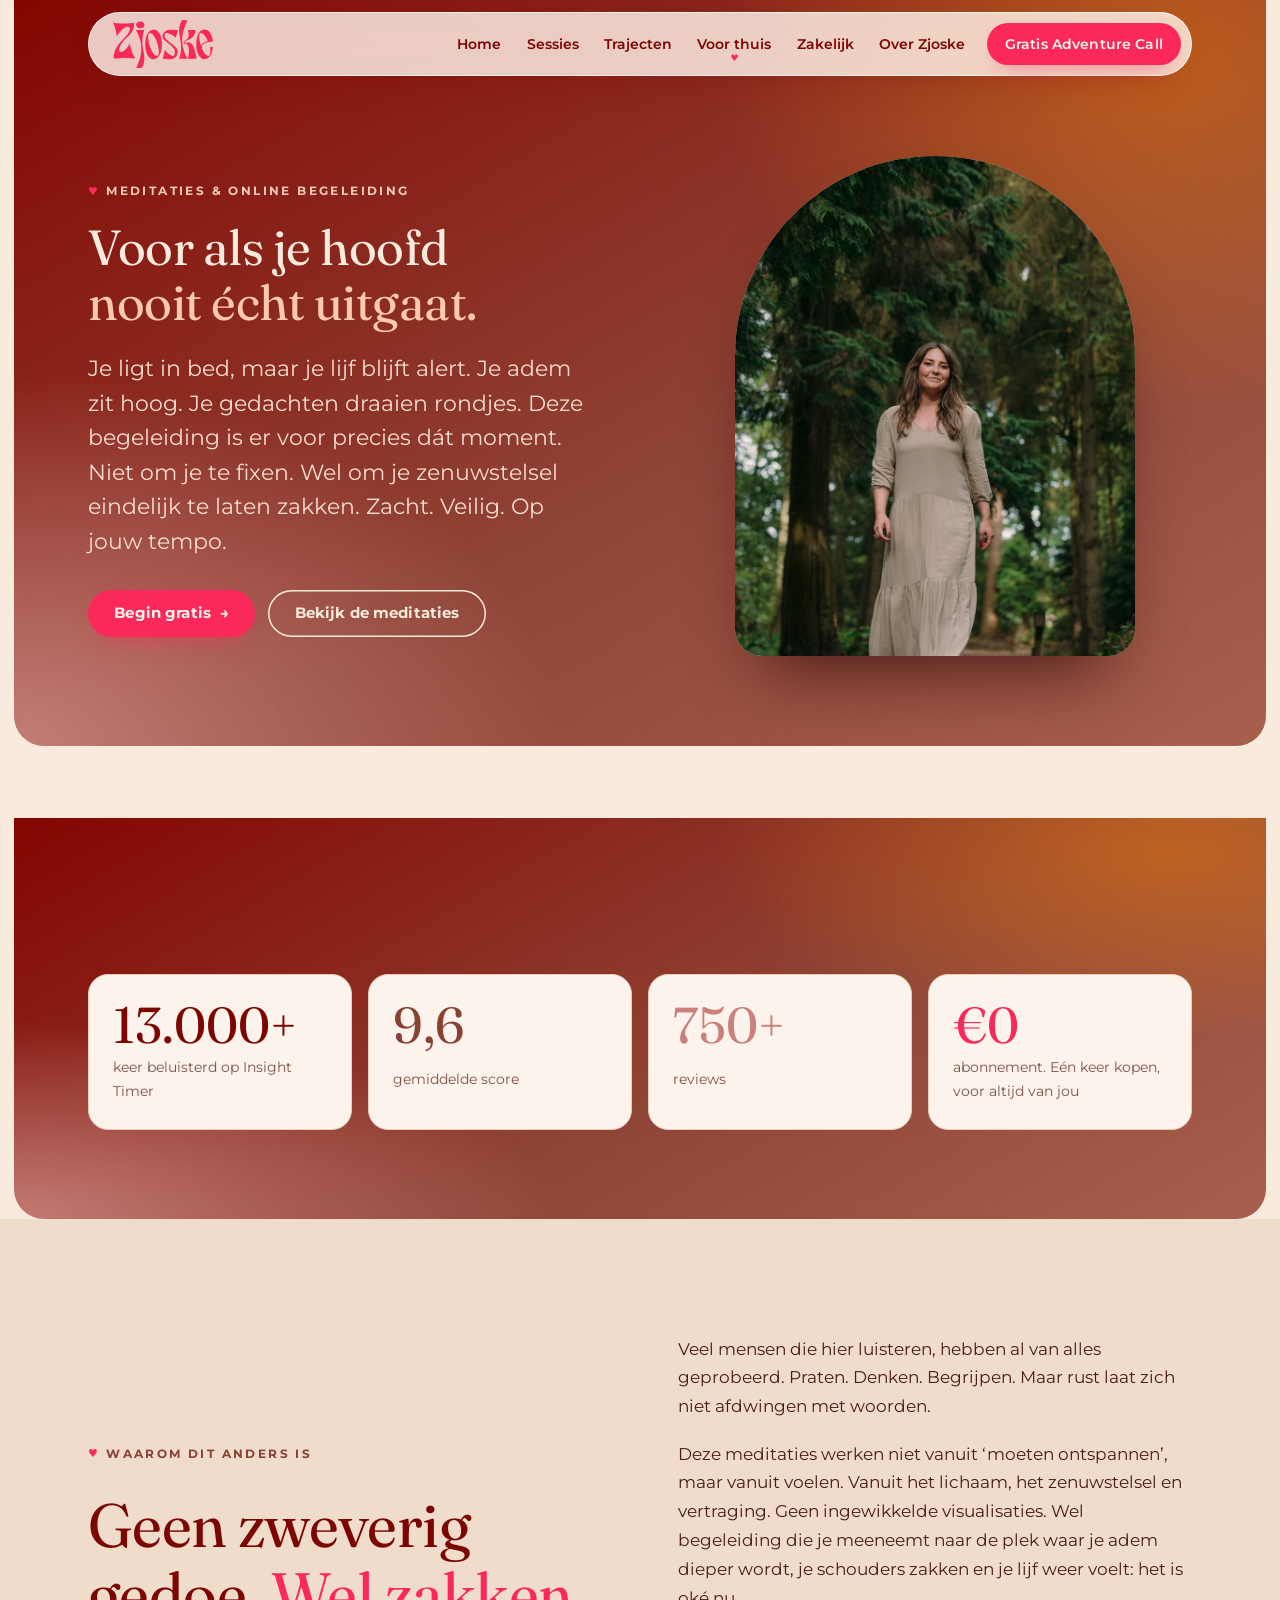
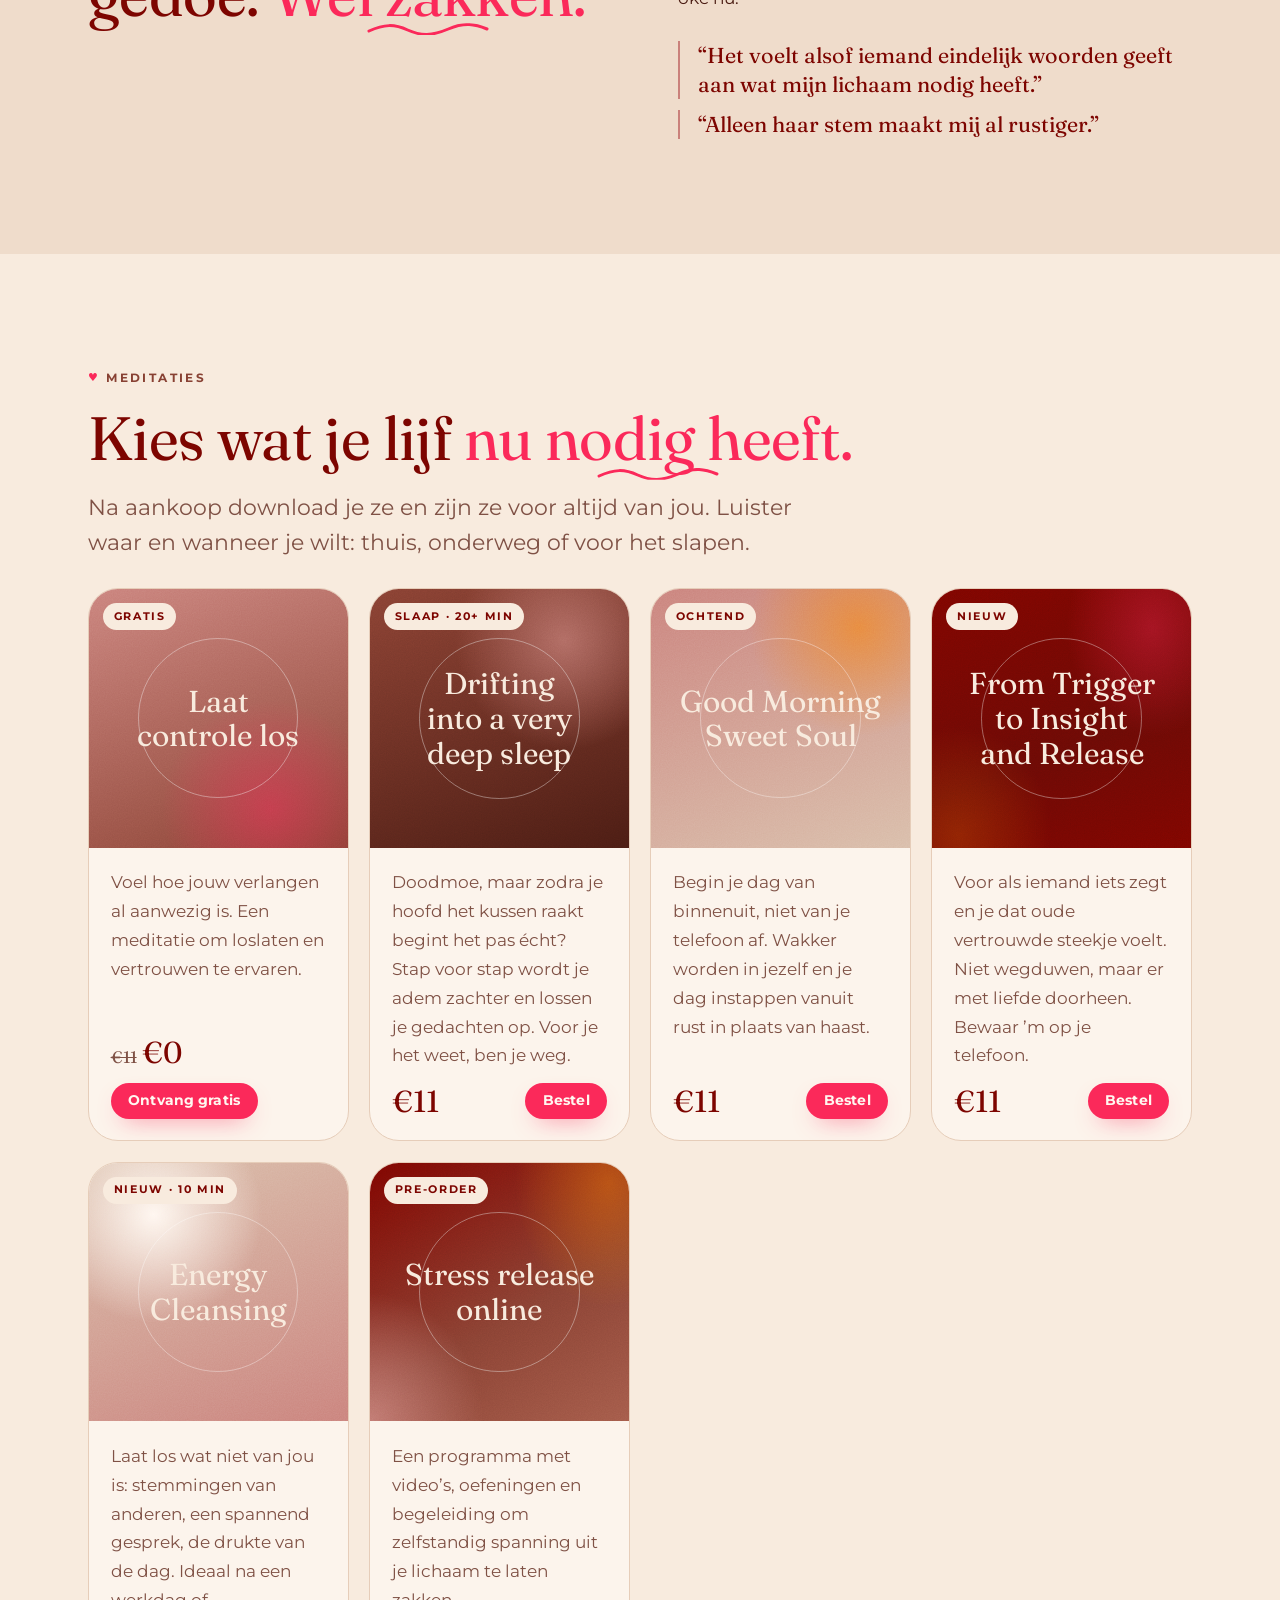
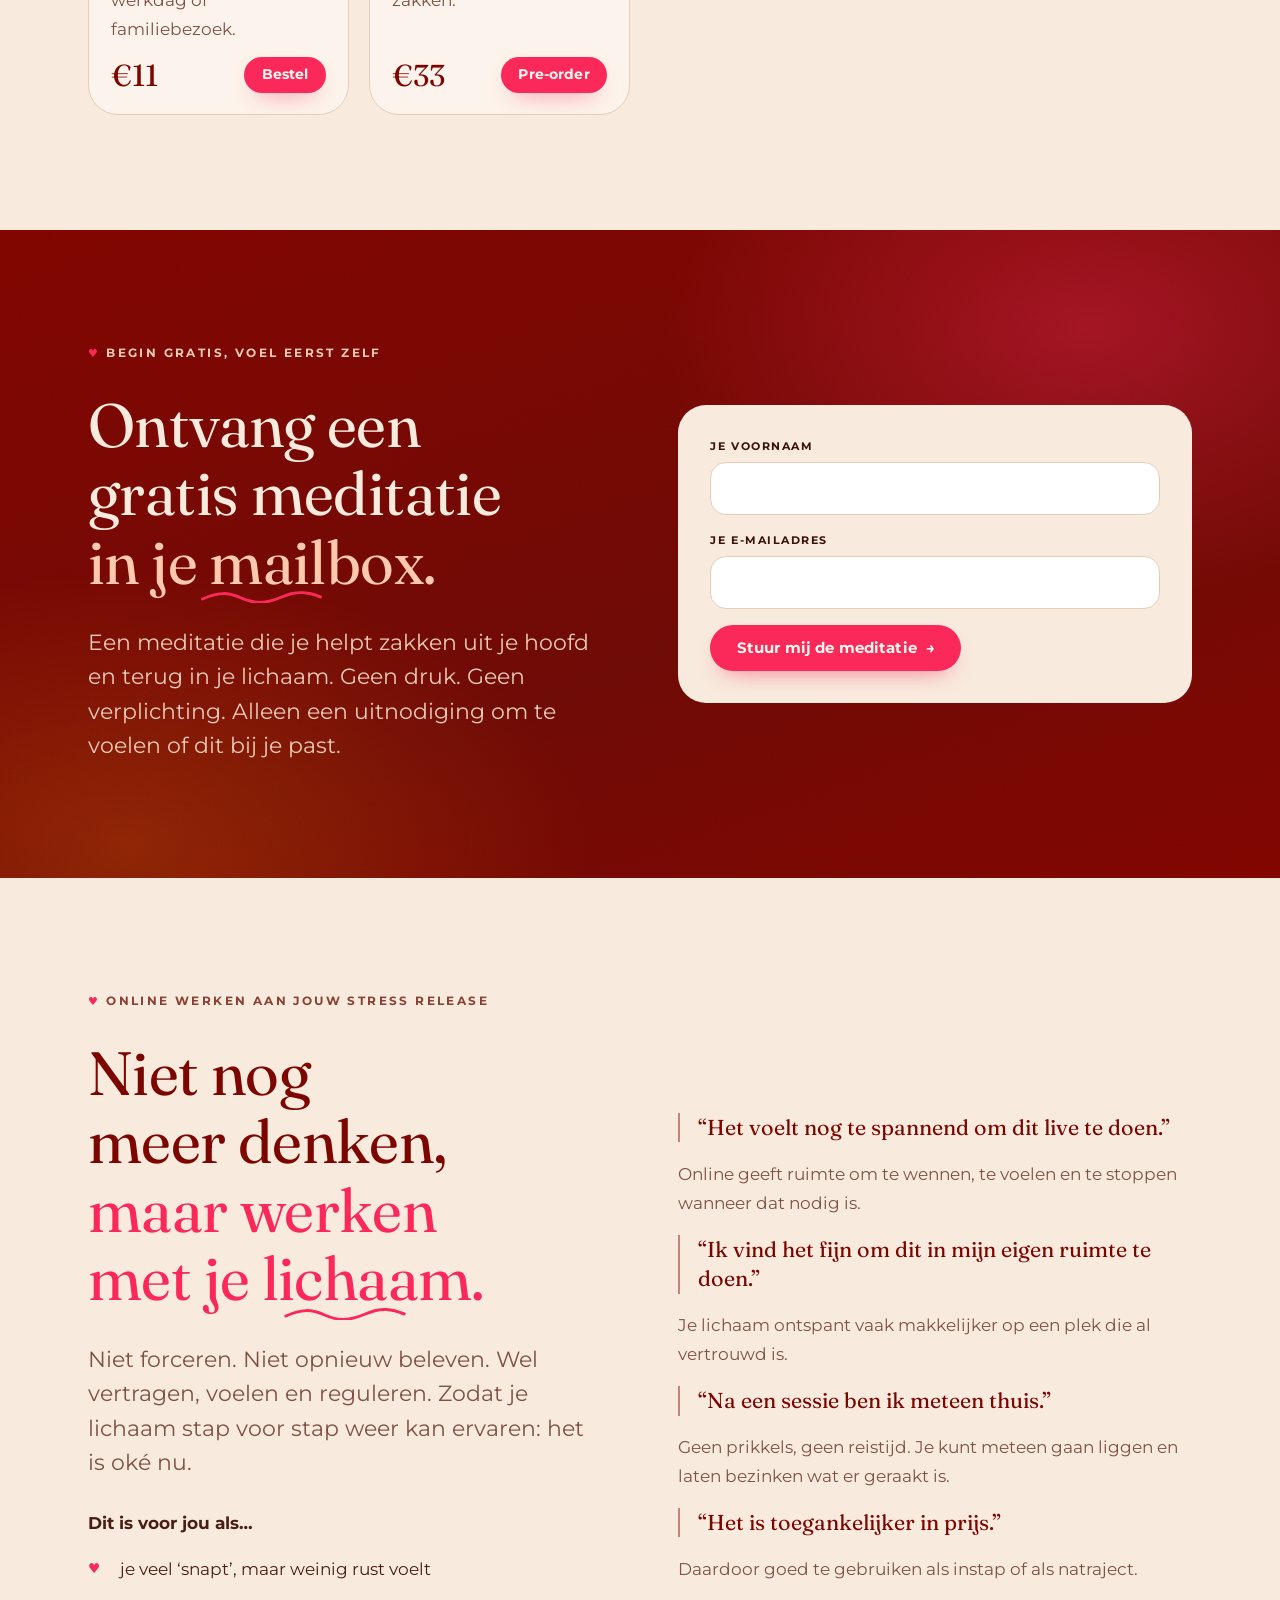
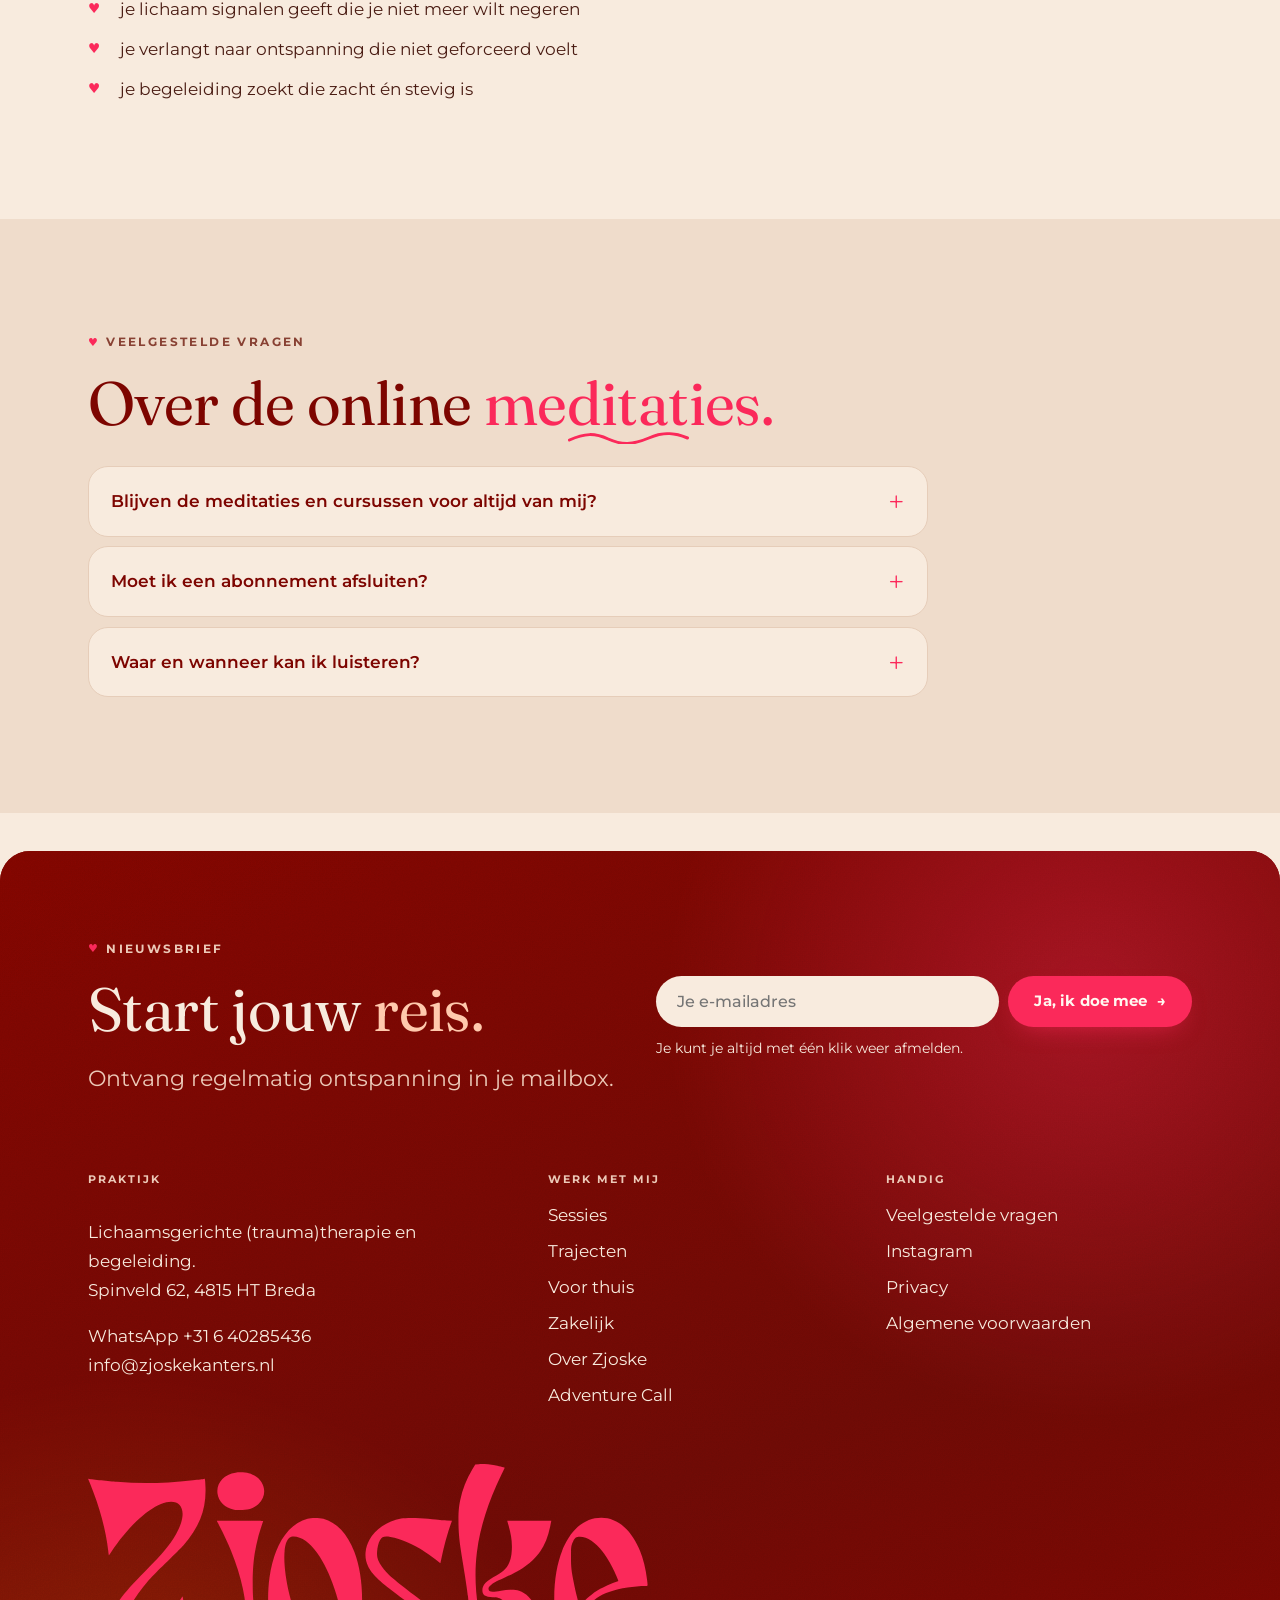
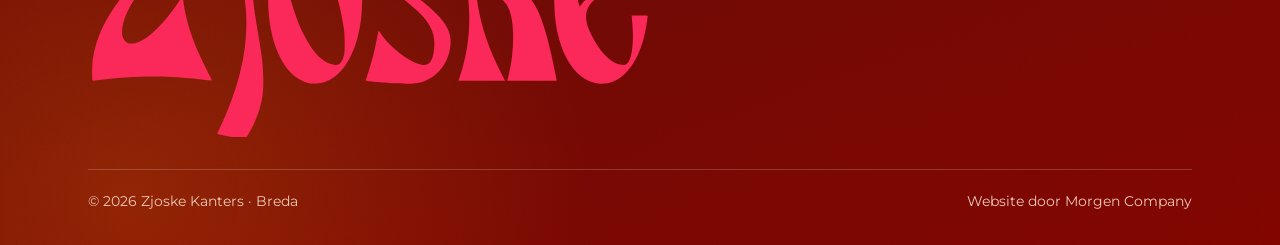
==== voor-thuis.html @ 668811f3 "Nieuwe website Zjoske Kanters Statische site (7 pagina's) ter vervanging van de Wix-site: opbouw en " ====
<!doctype html>
<html lang="nl">
<head>
<meta charset="utf-8">
<meta name="viewport" content="width=device-width, initial-scale=1, viewport-fit=cover">
<title>Voor thuis · Zjoske Kanters</title>
<meta name="description" content="Online begeleiding en meditaties van Zjoske Kanters: voor als je hoofd nooit écht uitgaat en je lichaam moe is van altijd 'aan' staan.">
<link rel="preload" href="fonts/TanMeringue.woff2" as="font" type="font/woff2" crossorigin>
<link rel="preconnect" href="https://fonts.googleapis.com">
<link rel="preconnect" href="https://fonts.gstatic.com" crossorigin>
<link rel="stylesheet" href="https://fonts.googleapis.com/css2?family=Fraunces:opsz,wght@9..144,300..600&family=Montserrat:ital,wght@0,400..800;1,400..600&display=swap">
<link rel="stylesheet" href="style.css">
</head>
<body>
<header data-header></header>

<main>
  <section class="page-hero">
    <div class="blob blob--1"></div>
    <div class="wrap split">
      <div>
        <span class="eyebrow">Meditaties & online begeleiding</span>
        <h1>Voor als je hoofd <em>nooit écht uitgaat.</em></h1>
        <p class="lead">Je ligt in bed, maar je lijf blijft alert. Je adem zit hoog. Je gedachten draaien rondjes. Deze begeleiding is er voor precies dát moment. Niet om je te fixen. Wel om je zenuwstelsel eindelijk te laten zakken. Zacht. Veilig. Op jouw tempo.</p>
        <div class="btn-row" style="margin-top:2rem">
          <a class="btn" href="#gratis">Begin gratis <span class="arr">→</span></a>
          <a class="btn btn--ghost" href="#meditaties">Bekijk de meditaties</a>
        </div>
      </div>
      <div class="arch-wrap" style="max-width:400px">
        <div class="arch"><img src="img/bos-wandelen.jpg" alt="Zjoske wandelt rustig door een hoog bos" width="1600" height="1067" style="object-position:50% 50%"></div>
      </div>
    </div>
    <div class="wrap" style="margin-top:clamp(40px,6vw,72px)">
      <div class="stats reveal">
        <div class="stat"><b data-count="13000" data-suffix="+">13.000+</b><span>keer beluisterd op Insight Timer</span></div>
        <div class="stat"><b data-count="9.6">9,6</b><span>gemiddelde score</span></div>
        <div class="stat"><b data-count="750" data-suffix="+">750+</b><span>reviews</span></div>
        <div class="stat"><b data-count="0" data-prefix="€">€0</b><span>abonnement. Eén keer kopen, voor altijd van jou</span></div>
      </div>
    </div>
  </section>

  <section class="section section--alt">
    <div class="wrap split">
      <div class="stack-lg reveal">
        <span class="eyebrow">Waarom dit anders is</span>
        <h2>Geen zweverig gedoe. <em>Wel zakken.</em></h2>
      </div>
      <div class="prose reveal">
        <p>Veel mensen die hier luisteren, hebben al van alles geprobeerd. Praten. Denken. Begrijpen. Maar rust laat zich niet afdwingen met woorden.</p>
        <p>Deze meditaties werken niet vanuit ‘moeten ontspannen’, maar vanuit voelen. Vanuit het lichaam, het zenuwstelsel en vertraging. Geen ingewikkelde visualisaties. Wel begeleiding die je meeneemt naar de plek waar je adem dieper wordt, je schouders zakken en je lijf weer voelt: het is oké nu.</p>
        <ul class="say" style="margin-top:.6rem">
          <li>“Het voelt alsof iemand eindelijk woorden geeft aan wat mijn lichaam nodig heeft.”</li>
          <li>“Alleen haar stem maakt mij al rustiger.”</li>
        </ul>
      </div>
    </div>
  </section>

  <section class="section" id="meditaties">
    <div class="wrap stack-lg">
      <div class="stack reveal">
        <span class="eyebrow">Meditaties</span>
        <h2>Kies wat je lijf <em>nu nodig heeft.</em></h2>
        <p class="lead">Na aankoop download je ze en zijn ze voor altijd van jou. Luister waar en wanneer je wilt: thuis, onderweg of voor het slapen.</p>
      </div>
      <div class="products">
        <article class="product reveal" id="gratis">
          <div class="cover cover--free"><span class="tag">Gratis</span><b>Laat controle los</b></div>
          <div class="body">
            <p class="muted">Voel hoe jouw verlangen al aanwezig is. Een meditatie om loslaten en vertrouwen te ervaren.</p>
            <div class="row"><span class="p"><s>€11</s>€0</span><a class="btn" href="#gratis-form">Ontvang gratis</a></div>
          </div>
        </article>
        <article class="product reveal">
          <div class="cover cover--sleep"><span class="tag">Slaap · 20+ min</span><b>Drifting into a very deep sleep</b></div>
          <div class="body">
            <p class="muted">Doodmoe, maar zodra je hoofd het kussen raakt begint het pas écht? Stap voor stap wordt je adem zachter en lossen je gedachten op. Voor je het weet, ben je weg.</p>
            <div class="row"><span class="p">€11</span><a class="btn" href="kennismaken.html#contact" data-want="Meditatie: Drifting into a very deep sleep">Bestel</a></div>
          </div>
        </article>
        <article class="product reveal">
          <div class="cover cover--morning"><span class="tag">Ochtend</span><b>Good Morning Sweet Soul</b></div>
          <div class="body">
            <p class="muted">Begin je dag van binnenuit, niet van je telefoon af. Wakker worden in jezelf en je dag instappen vanuit rust in plaats van haast.</p>
            <div class="row"><span class="p">€11</span><a class="btn" href="kennismaken.html#contact" data-want="Meditatie: Good Morning Sweet Soul">Bestel</a></div>
          </div>
        </article>
        <article class="product reveal">
          <div class="cover cover--trigger"><span class="tag">Nieuw</span><b>From Trigger to Insight and Release</b></div>
          <div class="body">
            <p class="muted">Voor als iemand iets zegt en je dat oude vertrouwde steekje voelt. Niet wegduwen, maar er met liefde doorheen. Bewaar ’m op je telefoon.</p>
            <div class="row"><span class="p">€11</span><a class="btn" href="kennismaken.html#contact" data-want="Meditatie: From Trigger to Insight and Release">Bestel</a></div>
          </div>
        </article>
        <article class="product reveal">
          <div class="cover cover--clean"><span class="tag">Nieuw · 10 min</span><b>Energy Cleansing</b></div>
          <div class="body">
            <p class="muted">Laat los wat niet van jou is: stemmingen van anderen, een spannend gesprek, de drukte van de dag. Ideaal na een werkdag of familiebezoek.</p>
            <div class="row"><span class="p">€11</span><a class="btn" href="kennismaken.html#contact" data-want="Meditatie: Energy Cleansing">Bestel</a></div>
          </div>
        </article>
        <article class="product reveal">
          <div class="cover cover--program"><span class="tag">Pre-order</span><b>Stress release online</b></div>
          <div class="body">
            <p class="muted">Een programma met video’s, oefeningen en begeleiding om zelfstandig spanning uit je lichaam te laten zakken.</p>
            <div class="row"><span class="p">€33</span><a class="btn" href="kennismaken.html#contact" data-want="Programma: Stress release online (pre-order)">Pre-order</a></div>
          </div>
        </article>
      </div>
    </div>
  </section>

  <section class="section section--deep" id="gratis-form">
    <div class="wrap split">
      <div class="stack-lg reveal">
        <span class="eyebrow">Begin gratis, voel eerst zelf</span>
        <h2>Ontvang een gratis meditatie <em>in je mailbox.</em></h2>
        <p class="lead">Een meditatie die je helpt zakken uit je hoofd en terug in je lichaam. Geen druk. Geen verplichting. Alleen een uitnodiging om te voelen of dit bij je past.</p>
      </div>
      <form class="form reveal" data-demo-form="news" novalidate style="background:var(--offwhite);color:#3a110b;padding:clamp(1.2rem,3vw,2rem);border-radius:28px">
        <div class="field"><label for="g-naam" style="color:#3a110b">Je voornaam</label><input id="g-naam" type="text" autocomplete="given-name" style="background:#fff;color:#3a110b"></div>
        <div class="field"><label for="g-mail" style="color:#3a110b">Je e-mailadres</label><input id="g-mail" type="email" required autocomplete="email" style="background:#fff;color:#3a110b"></div>
        <button class="btn" type="submit" style="justify-self:start">Stuur mij de meditatie <span class="arr">→</span></button>
      </form>
    </div>
  </section>

  <section class="section">
    <div class="wrap split">
      <div class="stack-lg reveal">
        <span class="eyebrow">Online werken aan jouw stress release</span>
        <h2>Niet nog meer denken, <em>maar werken met je lichaam.</em></h2>
        <p class="lead">Niet forceren. Niet opnieuw beleven. Wel vertragen, voelen en reguleren. Zodat je lichaam stap voor stap weer kan ervaren: het is oké nu.</p>
        <div class="stack"><strong>Dit is voor jou als…</strong>
          <ul class="ticks"><li>je veel ‘snapt’, maar weinig rust voelt</li><li>je lichaam signalen geeft die je niet meer wilt negeren</li><li>je verlangt naar ontspanning die niet geforceerd voelt</li><li>je begeleiding zoekt die zacht én stevig is</li></ul>
        </div>
      </div>
      <div class="stack reveal">
        <ul class="say">
          <li>“Het voelt nog te spannend om dit live te doen.”</li>
        </ul>
        <p class="muted">Online geeft ruimte om te wennen, te voelen en te stoppen wanneer dat nodig is.</p>
        <ul class="say"><li>“Ik vind het fijn om dit in mijn eigen ruimte te doen.”</li></ul>
        <p class="muted">Je lichaam ontspant vaak makkelijker op een plek die al vertrouwd is.</p>
        <ul class="say"><li>“Na een sessie ben ik meteen thuis.”</li></ul>
        <p class="muted">Geen prikkels, geen reistijd. Je kunt meteen gaan liggen en laten bezinken wat er geraakt is.</p>
        <ul class="say"><li>“Het is toegankelijker in prijs.”</li></ul>
        <p class="muted">Daardoor goed te gebruiken als instap of als natraject.</p>
      </div>
    </div>
  </section>

  <section class="section section--alt">
    <div class="wrap stack-lg">
      <div class="stack reveal"><span class="eyebrow">Veelgestelde vragen</span><h2>Over de online <em>meditaties.</em></h2></div>
      <div class="faq">
        <details><summary>Blijven de meditaties en cursussen voor altijd van mij?</summary><div><p>Ja. Het is een eenmalige aankoop en ze blijven levenslang van jou. Je kunt altijd terugkomen en luisteren wanneer je daar behoefte aan hebt.</p></div></details>
        <details><summary>Moet ik een abonnement afsluiten?</summary><div><p>Nee. Je betaalt één keer en krijgt blijvende toegang. Geen maandelijkse kosten, geen automatische verlenging, geen verplichtingen.</p></div></details>
        <details><summary>Waar en wanneer kan ik luisteren?</summary><div><p>Waar en wanneer je wilt: thuis, onderweg of voor het slapen. Juist op de momenten dat je spanning voelt en ondersteuning nodig hebt.</p></div></details>
      </div>
    </div>
  </section>

</main>

<footer data-footer></footer>
<script src="main.js"></script>
</body>
</html>
---- style.css ----
/* =========================================================
   ZJOSKE KANTERS — stijlblad voor de hele website

   Merk in één zin: kalmte + speelsheid.
   - Aardetinten zijn de basis (bordeaux, bruin, poederroze, beige,
     off-white). Roze en oranje zijn ACCENTEN: knoppen, hartjes,
     een enkel woord, een gloed. Nooit hele vlakken.
   - TAN Meringue (chique) alleen voor: koppen, grote cijfers, prijzen,
     quotes, de lopende band en Zjoske's handtekening.
     Montserrat (strak) voor al het andere.
   - Foto's in grote afgeronde vormen, soms als collage over elkaar.
   ========================================================= */

@font-face {
  font-family: "Tan Meringue";
  src: url("fonts/TanMeringue.woff2") format("woff2"), url("fonts/TanMeringue.ttf") format("truetype");
  font-weight: normal; font-style: normal; font-display: swap;
}

:root {
  color-scheme: light;

  /* — Huisstijl (uit 'Kleuren pallet') — */
  --bordeaux: #7d0500;
  --bruin: #884133;
  --poeder: #ca817b;
  --beige: #d9bda9;
  --offwhite: #f8ebde;
  --roze: #fb295a;     /* accent */
  --oranje: #fc8103;   /* accent */

  /* — Rollen — */
  --bg: var(--offwhite);
  --bg-sand: #efdccb;          /* off-white richting beige */
  --card: #fcf4ec;
  --line: #e6cdb9;
  --ink: var(--bordeaux);      /* koppen */
  --text: #4a1c13;             /* lopende tekst: diep bruin-bordeaux */
  --text-soft: #7f5145;
  --on-dark: var(--offwhite);
  --on-dark-soft: #ecc9b8;

  /* — Kleurvlakken: aarde als basis, accent als gloed — */
  --earth: radial-gradient(60% 80% at 92% 8%, rgba(252,129,3,.42) 0%, transparent 60%),
           radial-gradient(70% 80% at 0% 100%, rgba(202,129,123,.85) 0%, transparent 62%),
           linear-gradient(150deg, #7d0500 0%, #884133 58%, #a35a49 100%);
  --wine:  radial-gradient(55% 70% at 85% 15%, rgba(251,41,90,.35) 0%, transparent 60%),
           radial-gradient(60% 70% at 10% 95%, rgba(252,129,3,.22) 0%, transparent 60%),
           linear-gradient(160deg, #7d0500 0%, #6a0a05 60%, #7d0500 100%);
  --blush: radial-gradient(70% 80% at 85% 10%, rgba(252,129,3,.28) 0%, transparent 60%),
           linear-gradient(150deg, #ca817b 0%, #d9a493 55%, #d9bda9 100%);
  --grain: url("data:image/svg+xml,%3Csvg xmlns='http://www.w3.org/2000/svg' width='180' height='180'%3E%3Cfilter id='n'%3E%3CfeTurbulence type='fractalNoise' baseFrequency='.85' numOctaves='2' stitchTiles='stitch'/%3E%3CfeColorMatrix values='0 0 0 0 1 0 0 0 0 1 0 0 0 0 1 0 0 0 .55 0'/%3E%3C/filter%3E%3Crect width='100%25' height='100%25' filter='url(%23n)'/%3E%3C/svg%3E");
  --squiggle: url("data:image/svg+xml,%3Csvg xmlns='http://www.w3.org/2000/svg' viewBox='0 0 120 12'%3E%3Cpath d='M2 8 C 17 1, 27 1, 40 7 S 64 13, 80 6 S 106 1, 118 6' fill='none' stroke='%23fb295a' stroke-width='3' stroke-linecap='round'/%3E%3C/svg%3E");

  /* — Typografie — */
  --f-display: "Tan Meringue", "Fraunces", Georgia, serif;
  --f-body: "Montserrat", "Avenir Next", "Segoe UI", system-ui, sans-serif;
  --step--1: clamp(0.8rem, 0.78rem + 0.1vw, 0.86rem);
  --step-0: clamp(0.98rem, 0.95rem + 0.15vw, 1.06rem);
  --step-1: clamp(1.15rem, 1.05rem + 0.4vw, 1.35rem);
  --step-2: clamp(1.45rem, 1.25rem + 0.8vw, 1.95rem);
  --step-3: clamp(1.9rem, 1.45rem + 1.8vw, 2.9rem);
  --step-4: clamp(2.2rem, 1.5rem + 2.9vw, 4rem);

  /* — Maat — */
  --gutter: clamp(18px, 4vw, 48px);
  --wrap: 1200px;
  --radius: 30px;
  --radius-sm: 20px;
  --ease: cubic-bezier(.2,.8,.2,1);
  --bounce: cubic-bezier(.34,1.56,.64,1);
}

/* ---------- Basis ---------- */
*, *::before, *::after { box-sizing: border-box; }
html { scroll-behavior: smooth; -webkit-text-size-adjust: 100%; overflow-x: clip; background: var(--bg); }
body { margin: 0; background: var(--bg); color: var(--text); font: 400 var(--step-0)/1.7 var(--f-body); overflow-x: clip; }
img { max-width: 100%; display: block; height: auto; }
[hidden] { display: none !important; }
a { color: inherit; }
p { margin: 0; }
b, strong { font-weight: 700; }
:focus-visible { outline: 3px solid var(--oranje); outline-offset: 3px; border-radius: 8px; }
::selection { background: var(--poeder); color: var(--offwhite); }

.wrap { width: 100%; max-width: var(--wrap); margin-inline: auto; padding-inline: var(--gutter); }
.section { padding-block: clamp(72px, 9vw, 128px); position: relative; }
.section--alt { background: var(--bg-sand); }
.section--deep { background: var(--bordeaux); color: var(--on-dark); isolation: isolate; overflow: hidden; }
.section--deep::before { content: ""; position: absolute; inset: 0; z-index: -2; background: var(--wine); }
.section--deep::after, .grain::after { content: ""; position: absolute; inset: 0; z-index: -1; background-image: var(--grain); opacity: .16; mix-blend-mode: overlay; pointer-events: none; }
.section--deep h1, .section--deep h2, .section--deep h3, .section--deep h4 { color: var(--on-dark); }
.section--deep p, .section--deep li { color: var(--on-dark); }
.section--deep .lead, .section--deep .muted { color: var(--on-dark-soft); }

/* ---------- Typografie ---------- */
h1, h2, h3, h4 { font-family: var(--f-display); font-weight: 400; color: var(--ink); line-height: 1.12; letter-spacing: -0.01em; margin: 0; text-wrap: balance; }
h1 { font-size: clamp(2.3rem, 1.2rem + 4.6vw, 5.6rem); }
h2 { font-size: var(--step-4); }
h3 { font-size: var(--step-2); line-height: 1.16; }
h4 { font-size: var(--step-1); line-height: 1.2; }
/* een accentwoord: roze, met een krul eronder die zich tekent */
h1 em, h2 em, h3 em { font-style: normal; color: var(--roze); }
h2 em { display: inline-block; position: relative; }
.site-footer h2 em::after { display: none; }
h2 em::after { content: ""; position: absolute; left: 0; right: 0; bottom: -.12em; height: .2em; background: var(--squiggle) no-repeat left center / 100% 100%; clip-path: inset(0 0 0 0); transition: clip-path 1.1s var(--ease) .25s; }
.reveal.pending h2 em::after, h2.reveal.pending em::after { clip-path: inset(0 100% 0 0); }
.section--deep h2 em, .hero-earth h1 em, .hero-earth h2 em, .photo-hero h1 em { color: #ffc9ad; }
.soft { opacity: .6; }

.eyebrow { font: 700 12px/1.4 var(--f-body); letter-spacing: .2em; text-transform: uppercase; color: var(--bruin); display: inline-flex; align-items: center; gap: .7em; }
.eyebrow::before { content: "♥"; color: var(--roze); font-size: 11px; letter-spacing: 0; }
.section--deep .eyebrow, .hero-earth .eyebrow, .photo-hero .eyebrow { color: var(--on-dark-soft); }
.lead { font-size: var(--step-1); line-height: 1.6; color: var(--text-soft); max-width: 34em; }
.prose { max-width: 36em; display: grid; gap: 1.1em; }
.prose p { text-wrap: pretty; }
.muted { color: var(--text-soft); }
.stack { display: grid; gap: 1.1rem; align-content: start; }
.stack-lg { display: grid; gap: 1.8rem; align-content: start; }
.center { text-align: center; justify-items: center; }
.center .lead, .center .prose { margin-inline: auto; }

/* sectiekop: overal hetzelfde ritme */
.head { display: grid; grid-template-columns: 1fr 1fr; gap: 1rem clamp(28px, 6vw, 88px); align-items: end; margin-bottom: clamp(32px, 4vw, 56px); }
.head > * { min-width: 0; }
.head .stack { gap: .9rem; }
.head--center { grid-template-columns: 1fr; justify-items: center; text-align: center; }
@media (max-width: 860px) { .head { grid-template-columns: 1fr; } }

/* ---------- Knoppen ---------- */
.btn {
  --b-bg: var(--roze); --b-fg: #fff7f0;
  display: inline-flex; align-items: center; justify-content: center; gap: .6em;
  padding: 1em 1.75em; border-radius: 999px; border: 0; background: var(--b-bg); color: var(--b-fg);
  font: 700 15px/1.1 var(--f-body); letter-spacing: .01em; text-decoration: none; cursor: pointer; white-space: nowrap;
  transition: transform .35s var(--bounce), box-shadow .3s, background .2s;
  box-shadow: 0 10px 24px -12px rgba(251,41,90,.7);
}
.btn:hover { transform: translateY(-3px) rotate(-1.5deg); box-shadow: 0 16px 30px -14px rgba(251,41,90,.85); }
.btn:active { transform: translateY(0) scale(.97); }
.btn .arr { display: inline-block; transition: transform .3s var(--bounce); }
.btn:hover .arr { transform: translateX(5px); }
.btn--ghost { --b-bg: transparent; --b-fg: var(--ink); box-shadow: inset 0 0 0 1.5px currentColor; }
.btn--ghost:hover { box-shadow: inset 0 0 0 1.5px currentColor; background: rgba(202,129,123,.14); }
.btn--light { --b-bg: var(--offwhite); --b-fg: var(--bordeaux); box-shadow: 0 10px 24px -14px rgba(40,5,0,.6); }
.section--deep .btn--ghost, .hero-earth .btn--ghost, .photo-hero .btn--ghost, .on-dark .btn--ghost { --b-fg: var(--offwhite); }
.btn-row { display: flex; flex-wrap: wrap; gap: .8rem; align-items: center; }
.center .btn-row, .head--center .btn-row { justify-content: center; }
.textlink { font-weight: 700; color: inherit; text-decoration: underline; text-decoration-thickness: 2px; text-underline-offset: 4px; text-decoration-color: var(--roze); }

/* ---------- Header ---------- */
.site-header { position: sticky; top: calc(12px + env(safe-area-inset-top, 0px)); z-index: 50; padding-inline: var(--gutter); margin-top: 12px; }
.site-header .wrap {
  display: flex; align-items: center; gap: 1.2rem; min-height: 64px; padding-inline: 24px 10px;
  max-width: calc(var(--wrap) - 2 * var(--gutter));
  background: rgba(252,244,236,.82); backdrop-filter: blur(16px) saturate(1.3); -webkit-backdrop-filter: blur(16px) saturate(1.3);
  border: 1px solid rgba(255,255,255,.7); border-radius: 999px; box-shadow: 0 14px 34px -20px rgba(125,5,0,.5);
  transition: box-shadow .3s;
}
.logo { color: var(--roze); display: block; width: 100px; flex: none; transition: transform .4s var(--bounce); }
.logo:hover { transform: rotate(-4deg) scale(1.05); }
.logo svg { width: 100%; height: auto; display: block; }
.nav { display: flex; gap: .1rem; margin-left: auto; align-items: center; }
.nav a { text-decoration: none; font: 600 14px var(--f-body); color: var(--bordeaux); padding: .6em .85em; border-radius: 999px; position: relative; transition: color .2s; }
.nav a:not(.btn)::after { content: "♥"; position: absolute; left: 50%; bottom: -2px; transform: translate(-50%, 4px) scale(0); font-size: 9px; color: var(--roze); transition: transform .35s var(--bounce); }
.nav a:not(.btn):hover::after, .nav a[aria-current="page"]::after { transform: translate(-50%, 0) scale(1); }
.nav .btn { color: #fff7f0; padding: .85em 1.3em; margin-left: .5rem; font-size: 14px; }
.menu-toggle { display: none; margin-left: auto; background: var(--bordeaux); color: var(--offwhite); border: 0; border-radius: 999px; padding: .75em 1.25em; font: 700 14px var(--f-body); cursor: pointer; }
@media (max-width: 1000px) {
  .menu-toggle { display: inline-flex; }
  .nav { position: absolute; top: calc(100% + 8px); left: var(--gutter); right: var(--gutter); flex-direction: column; align-items: stretch; gap: 0;
    background: #fcf4ec; padding: 1rem 1.2rem 1.2rem; border-radius: 26px; box-shadow: 0 24px 44px -20px rgba(125,5,0,.5);
    transform: translateY(-10px) scale(.98); transform-origin: top; opacity: 0; visibility: hidden; transition: .3s var(--ease); }
  .nav.open { transform: none; opacity: 1; visibility: visible; }
  .nav a { font: 400 1.6rem/1.2 var(--f-display); padding: .35em .3em; }
  .nav a:not(.btn)::after { display: none; }
  .nav .btn { margin: .8rem 0 0; font: 700 15px var(--f-body); }
}

/* ---------- Home: foto-hero ---------- */
.photo-hero { padding-inline: clamp(0px, 1.2vw, 14px); margin-top: -76px; }
.photo-hero__inner { position: relative; isolation: isolate; overflow: hidden; border-radius: 0 0 var(--radius) var(--radius); min-height: clamp(560px, 86vh, 820px); display: grid; align-items: end; color: var(--on-dark); }
.photo-hero__inner > img { position: absolute; inset: 0; width: 100%; height: 100%; object-fit: cover; z-index: -2; animation: kenburns 22s ease-in-out infinite alternate; transform-origin: 30% 40%; }
@keyframes kenburns { from { transform: scale(1.02); } to { transform: scale(1.12); } }
.photo-hero__inner::before { content: ""; position: absolute; inset: 0; z-index: -1; background: linear-gradient(180deg, rgba(74,10,4,.35) 0%, rgba(74,10,4,.05) 30%, rgba(74,10,4,.35) 55%, rgba(60,6,2,.88) 100%); }
.photo-hero .wrap { padding-block: 150px clamp(44px, 6vw, 80px); width: 100%; min-width: 0; display: grid; grid-template-columns: 1fr auto; gap: 2rem; align-items: end; }
.photo-hero .wrap > * { min-width: 0; }
.photo-hero h1 { color: var(--offwhite); max-width: 12em; margin-block: 1rem 1.2rem; font-size: clamp(2.1rem, 1rem + 4.8vw, 5.8rem); }
.photo-hero .lead { color: #f6dccf; margin-bottom: 2rem; }
@media (max-width: 760px) { .photo-hero .wrap { grid-template-columns: 1fr; } .photo-hero .sticker { display: none; } }

/* ---------- Subpagina's: aardse kleurvlak-hero ---------- */
.page-hero { padding-inline: clamp(0px, 1.2vw, 14px); margin-top: -76px; padding-block: 0; }
.page-hero > .wrap, .hero-earth {
  position: relative; isolation: isolate; overflow: hidden; max-width: none;
  border-radius: 0 0 var(--radius) var(--radius); color: var(--on-dark); background: var(--earth);
}
.page-hero > .wrap { padding-block: 156px clamp(60px, 7vw, 100px); padding-inline: max(var(--gutter), calc((100% - var(--wrap)) / 2 + var(--gutter))); }
.page-hero > .wrap::after { content: ""; position: absolute; inset: 0; z-index: -1; background-image: var(--grain); opacity: .2; mix-blend-mode: overlay; pointer-events: none; }
.page-hero h1 { color: var(--offwhite); margin-block: 1rem 1.3rem; max-width: 11em; font-size: clamp(2rem, 1rem + 2.6vw, 3.5rem); }
.page-hero h1 em { color: #ffc9ad; }
.page-hero .eyebrow { color: var(--on-dark-soft); }
.page-hero .lead { color: #f6dccf; }
.page-hero .btn--ghost { --b-fg: var(--offwhite); }
.page-hero .say li { color: var(--offwhite); border-left-color: var(--oranje); }
.page-hero .steps li { background: rgba(248,235,222,.1); border-color: rgba(248,235,222,.25); }
.page-hero .steps h4, .page-hero .steps p { color: var(--offwhite); }
.page-hero .steps li::before { background: var(--offwhite); color: var(--bordeaux); }
.page-hero .arch { box-shadow: 0 40px 70px -30px rgba(30,2,0,.7); }

.hero-grid { display: grid; grid-template-columns: 1.15fr .85fr; gap: clamp(28px, 5vw, 72px); align-items: center; }
.hero-grid > * { min-width: 0; }
@media (max-width: 860px) { .hero-grid { grid-template-columns: 1fr; } }

/* ---------- Foto's ---------- */
.arch { position: relative; border-radius: 220px 220px var(--radius) var(--radius); overflow: hidden; aspect-ratio: 4/5; max-width: 100%; background: var(--beige); box-shadow: 0 34px 60px -32px rgba(125,5,0,.6); }
.arch img { width: 100%; height: 100%; object-fit: cover; transition: transform 1.2s var(--ease); }
.arch:hover img { transform: scale(1.04); }
.arch-wrap { position: relative; max-width: 430px; margin-inline: auto; width: 100%; }
.blob { display: none; }
.photo { border-radius: var(--radius); overflow: hidden; position: relative; }
.photo img { width: 100%; height: 100%; object-fit: cover; transition: transform 1.2s var(--ease); }
.photo:hover img { transform: scale(1.04); }
.photo--tilt { box-shadow: 0 34px 60px -32px rgba(125,5,0,.6); }

/* collage: grote foto + kleine foto eroverheen + draaiende sticker */
.collage { position: relative; max-width: 500px; width: 100%; margin-inline: auto; padding: 0 12% 14% 0; }
.collage .arch { aspect-ratio: 4/5; }
.collage .small { position: absolute; right: 0; bottom: 0; width: 46%; aspect-ratio: 1; border-radius: 50%; overflow: hidden; border: 8px solid var(--bg); box-shadow: 0 24px 40px -22px rgba(125,5,0,.6); animation: bob 7s ease-in-out infinite; }
.section--alt .collage .small { border-color: var(--bg-sand); }
.collage .small img { width: 100%; height: 100%; object-fit: cover; }
@keyframes bob { 0%,100% { transform: translateY(0) rotate(0); } 50% { transform: translateY(-12px) rotate(2deg); } }

/* sticker met draaiende tekst */
.sticker { position: relative; width: clamp(112px, 12vw, 150px); aspect-ratio: 1; flex: none; display: grid; place-items: center; border-radius: 50%; background: var(--roze); color: #fff7f0; box-shadow: 0 16px 34px -16px rgba(251,41,90,.8); }
.sticker svg { position: absolute; inset: 0; width: 100%; height: 100%; animation: spin 18s linear infinite; }
.sticker text { font: 700 9.6px var(--f-body); letter-spacing: .24em; text-transform: uppercase; fill: currentColor; }
.sticker .heart { font-size: 1.8rem; animation: beat 1.6s ease-in-out infinite; }
.sticker--earth { background: var(--offwhite); color: var(--bordeaux); }
.sticker--earth .heart { color: var(--roze); }
.collage .sticker { position: absolute; left: -6%; top: 8%; }
@keyframes spin { to { transform: rotate(360deg); } }
@keyframes beat { 0%,100% { transform: scale(1); } 15% { transform: scale(1.25); } 30% { transform: scale(1); } 45% { transform: scale(1.15); } }
.badge-spin { display: none; }

/* fotostrip die langzaam voorbij drijft */
.strip { overflow: hidden; padding-block: clamp(28px, 4vw, 48px); }
.strip__track { display: flex; gap: 18px; width: max-content; animation: slide 60s linear infinite; }
.strip:hover .strip__track { animation-play-state: paused; }
.strip figure { margin: 0; width: clamp(200px, 22vw, 300px); aspect-ratio: 3/4; border-radius: var(--radius-sm); overflow: hidden; flex: none; }
.strip figure:nth-child(3n+2) { aspect-ratio: 1; border-radius: 50%; align-self: center; width: clamp(170px, 18vw, 240px); }
.strip figure:nth-child(4n) { border-radius: 160px 160px var(--radius-sm) var(--radius-sm); }
.strip img { width: 100%; height: 100%; object-fit: cover; }

/* ---------- Intro ---------- */
.intro { text-align: center; display: grid; gap: 1.3rem; justify-items: center; max-width: 780px; margin-inline: auto; }
.intro .big { font: 400 var(--step-4)/1.12 var(--f-display); color: var(--ink); text-wrap: balance; }
.intro .big em { font-style: normal; color: var(--roze); }
.intro .wink { font: 400 var(--step-2)/1.2 var(--f-display); color: var(--bruin); display: inline-flex; align-items: center; gap: .4em; }
.intro .wink::after { content: "♥"; font-family: var(--f-body); color: var(--roze); font-size: .7em; animation: beat 1.6s ease-in-out infinite; display: inline-block; }

/* ---------- Band ---------- */
.marquee { overflow: hidden; padding-block: 1.1rem; background: var(--bg); border-block: 1px solid var(--line); }
.marquee__track { display: flex; width: max-content; animation: slide 40s linear infinite; }
.marquee span { font: 400 var(--step-3)/1.1 var(--f-display); color: var(--bruin); white-space: nowrap; padding-inline: 1.5rem; display: inline-flex; align-items: center; gap: 3rem; }
.marquee span:nth-child(even) { color: var(--oranje); }
.marquee span::after { content: "♥"; font-family: var(--f-body); font-size: .45em; color: var(--roze); }
.marquee--dark { background: var(--bordeaux); border: 0; }
.marquee--dark span { color: var(--offwhite); }
.marquee--dark span:nth-child(even) { color: var(--poeder); }
@keyframes slide { to { transform: translateX(-50%); } }

/* ---------- Cijfers ---------- */
.stats { display: grid; grid-template-columns: repeat(4, 1fr); gap: 1rem; }
.stats > * { min-width: 0; }
.stat { background: var(--card); border-radius: var(--radius-sm); padding: 1.6rem 1.5rem; display: grid; gap: .35rem; border: 1px solid var(--line); transition: transform .4s var(--bounce); }
.stat:hover { transform: translateY(-6px) rotate(-1deg); }
.stat b { font: 400 clamp(2.2rem, 1.4rem + 2.2vw, 3.3rem)/1 var(--f-display); color: var(--bordeaux); font-variant-numeric: tabular-nums; }
.stat:nth-child(2) b { color: var(--bruin); }
.stat:nth-child(3) b { color: var(--poeder); }
.stat:nth-child(4) b { color: var(--roze); }
.stat strong { font: 700 11px var(--f-body); letter-spacing: .16em; text-transform: uppercase; color: var(--bordeaux); margin-top: .4rem; }
.stat span { font-size: var(--step--1); color: var(--text-soft); }
@media (max-width: 860px) { .stats { grid-template-columns: repeat(2, 1fr); } }

/* ---------- Chips ---------- */
.chips { display: flex; flex-wrap: wrap; gap: .6rem; }
.chip { padding: .65em 1.15em; border-radius: 999px; background: var(--card); border: 1px solid var(--line); font-weight: 600; font-size: .92rem; color: var(--bordeaux); transition: transform .35s var(--bounce), background .2s, color .2s; }
.chip:hover { transform: translateY(-3px) rotate(-2deg); background: var(--poeder); color: var(--offwhite); border-color: transparent; }

/* ---------- Kolommen ---------- */
.split { display: grid; grid-template-columns: 1fr 1fr; gap: clamp(32px, 6vw, 96px); align-items: center; }
.split > * { min-width: 0; }
.split--wide-left { grid-template-columns: 1.2fr .8fr; }
@media (max-width: 860px) { .split, .split--wide-left { grid-template-columns: 1fr; } }

.ticks { list-style: none; padding: 0; margin: 0; display: grid; gap: .7rem; }
.ticks li { display: grid; grid-template-columns: 1.4rem 1fr; gap: .6rem; align-items: start; }
.ticks li::before { content: "♥"; color: var(--roze); font-size: .85rem; line-height: 2; }
.section--deep .ticks li::before { color: var(--oranje); }

/* ---------- Aanbod ---------- */
.offer-grid { display: grid; grid-template-columns: repeat(4, 1fr); gap: clamp(14px, 1.6vw, 22px); align-items: start; }
.offer-grid > * { min-width: 0; }
@media (max-width: 1040px) { .offer-grid { grid-template-columns: repeat(2, 1fr); } }
@media (max-width: 520px) { .offer-grid { grid-template-columns: 1fr; } }
.offer { display: grid; gap: .8rem; justify-items: center; text-align: center; text-decoration: none; color: var(--text); }
.offer:nth-child(even) { margin-top: clamp(0px, 3vw, 44px); }
@media (max-width: 1040px) { .offer:nth-child(even) { margin-top: 0; } }
.offer .pic { width: 100%; aspect-ratio: 3/4; border-radius: 200px 200px var(--radius) var(--radius); overflow: hidden; position: relative; isolation: isolate; background: var(--beige); transition: transform .5s var(--bounce), box-shadow .4s; box-shadow: 0 24px 44px -30px rgba(125,5,0,.6); }
.offer:nth-child(2) .pic { border-radius: var(--radius); }
.offer:nth-child(3) .pic { border-radius: var(--radius) var(--radius) 200px 200px; }
.offer:nth-child(4) .pic { border-radius: 50% 50% var(--radius) var(--radius) / 30% 30% var(--radius) var(--radius); }
.offer:hover .pic { transform: translateY(-8px) rotate(-1.5deg); box-shadow: 0 34px 50px -30px rgba(125,5,0,.7); }
.offer .pic img { width: 100%; height: 100%; object-fit: cover; transition: transform .9s var(--ease); }
.offer:hover .pic img { transform: scale(1.06); }
.offer .pic--earth { background: var(--earth); display: grid; place-items: center; }
.offer .pic--earth::after { content: ""; position: absolute; inset: 0; z-index: -1; background-image: var(--grain); opacity: .22; mix-blend-mode: overlay; }
.offer .pic--earth b { font: 400 var(--step-2)/1.15 var(--f-display); color: var(--offwhite); padding: 1.4rem; }
.offer .pic--earth b em { font-style: normal; color: #ffc9ad; }
.offer h3 { font-size: var(--step-2); margin-top: .4rem; }
.offer .price { font: 700 11px var(--f-body); letter-spacing: .16em; color: var(--bruin); }
.offer .btn { padding: .8em 1.4em; font-size: 14px; }

/* ---------- Kleurvlak-blok ---------- */
.glow { position: relative; isolation: isolate; overflow: hidden; border-radius: var(--radius); background: var(--earth); color: var(--on-dark); padding: clamp(1.8rem, 5vw, 3.2rem); display: grid; gap: 1.2rem; align-content: end; min-height: 440px; }
.glow::after { content: ""; position: absolute; inset: 0; z-index: -1; background-image: var(--grain); opacity: .2; mix-blend-mode: overlay; }
.glow h2, .glow h3 { color: var(--offwhite); }
.glow h2 em { color: #ffc9ad; }
.glow p { color: #f6dccf; }
.glow .eyebrow { color: var(--on-dark-soft); }

/* ---------- Ademwidget ---------- */
.breathe { display: grid; grid-template-columns: 1fr 1fr; gap: clamp(32px, 6vw, 88px); align-items: center; }
.breathe > * { min-width: 0; }
@media (max-width: 860px) { .breathe { grid-template-columns: 1fr; } }
.breath-stage { position: relative; aspect-ratio: 1; max-width: 400px; width: 100%; margin-inline: auto; display: grid; place-items: center; }
.breath-ring { position: absolute; inset: 0; border-radius: 50%; border: 1px dashed rgba(248,235,222,.35); animation: spin 60s linear infinite; }
.breath-ring::after { content: ""; position: absolute; inset: 14%; border-radius: 50%; border: 1px solid rgba(248,235,222,.14); }
.breath-ball { width: 42%; aspect-ratio: 1; border-radius: 50%; background: radial-gradient(circle at 35% 30%, #f3c4ae, var(--poeder) 45%, var(--bruin) 100%); box-shadow: 0 0 90px 12px rgba(252,129,3,.28), inset 0 0 0 1px rgba(255,255,255,.2); transform: scale(1); transition: transform 4s cubic-bezier(.45,0,.55,1); }
.breath-label { position: absolute; display: grid; text-align: center; gap: .2rem; pointer-events: none; }
.breath-label b { font: 400 var(--step-3)/1 var(--f-display); color: var(--offwhite); }
.breath-label small { font-weight: 700; letter-spacing: .16em; text-transform: uppercase; font-size: 10px; color: var(--offwhite); }
.breath-meta { display: flex; gap: 1rem; align-items: center; flex-wrap: wrap; }
.dots { display: flex; gap: .4rem; }
.dots i { width: 11px; height: 11px; border-radius: 50%; border: 1.5px solid var(--on-dark-soft); transition: background .3s; }
.dots i.on { background: var(--roze); border-color: var(--roze); }

/* zwevende hartjes (gemaakt door main.js) */
.floaties { position: absolute; inset: 0; z-index: -1; pointer-events: none; overflow: hidden; }
.floaties i { position: absolute; bottom: -40px; font-style: normal; color: var(--poeder); opacity: 0; animation: floatup linear infinite; }
@keyframes floatup { 0% { transform: translateY(0) rotate(0); opacity: 0; } 10% { opacity: .55; } 90% { opacity: .45; } 100% { transform: translateY(-110vh) rotate(40deg); opacity: 0; } }

/* ---------- Ervaringen ---------- */
.quotes { display: grid; grid-template-columns: repeat(3, 1fr); gap: clamp(14px, 1.6vw, 22px); align-items: stretch; }
.quotes > * { min-width: 0; }
@media (max-width: 900px) { .quotes { grid-template-columns: 1fr; } }
.quote { background: var(--card); padding: 2.1rem 1.8rem 1.8rem; border-radius: var(--radius); display: flex; flex-direction: column; gap: 1rem; border: 1px solid var(--line); margin: 0; transition: transform .45s var(--bounce); }
.quote:nth-child(1) { transform: rotate(-1.2deg); }
.quote:nth-child(3) { transform: rotate(1.2deg); }
.quote:hover { transform: rotate(0) translateY(-6px); }
.quote::before { content: "“"; font: 400 4.6rem/0.6 var(--f-display); color: var(--poeder); height: .4em; }
.quote blockquote { margin: 0; font: 400 var(--step-1)/1.4 var(--f-display); color: var(--bordeaux); }
.quote p { color: var(--text-soft); font-size: .95rem; }
.quote footer { margin-top: auto; padding-top: 1rem; border-top: 1px solid var(--line); font-weight: 700; color: var(--bordeaux); display: flex; justify-content: space-between; gap: 1rem; align-items: baseline; flex-wrap: wrap; font-size: .95rem; }
.quote footer span { font-weight: 700; color: var(--roze); font-size: 10.5px; letter-spacing: .16em; text-transform: uppercase; }
@media (max-width: 900px) { .quote:nth-child(n) { transform: none; } }

.bigquote { font: 400 var(--step-4)/1.14 var(--f-display); color: var(--ink); text-wrap: balance; margin: 0; }
.section--deep .bigquote { color: var(--offwhite); }

/* ---------- Work with me ---------- */
.work { display: grid; grid-template-columns: repeat(3, 1fr); gap: clamp(14px, 1.6vw, 22px); align-items: stretch; }
.work > * { min-width: 0; }
@media (max-width: 900px) { .work { grid-template-columns: 1fr; } }
.work-card { position: relative; isolation: isolate; overflow: hidden; border-radius: var(--radius); padding: 2.1rem 1.9rem 1.9rem; display: flex; flex-direction: column; gap: .9rem; color: var(--offwhite); background: var(--earth); min-height: 340px; transition: transform .45s var(--bounce); }
.work-card:hover { transform: translateY(-8px) rotate(-1deg); }
.work-card:nth-child(2) { background: var(--blush); color: var(--bordeaux); }
.work-card:nth-child(3) { background: var(--wine); }
.work-card::after { content: ""; position: absolute; inset: 0; z-index: -1; background-image: var(--grain); opacity: .2; mix-blend-mode: overlay; }
.work-card .eyebrow { color: inherit; opacity: .85; }
.work-card .price { font: 400 var(--step-3)/1.05 var(--f-display); }
.work-card p { color: inherit; opacity: .92; }
.work-card .btn { align-self: flex-start; margin-top: auto; }
.work-card:nth-child(2) .btn { --b-bg: var(--bordeaux); --b-fg: var(--offwhite); box-shadow: none; }

/* ---------- Detailblokken ---------- */
.detail { display: grid; grid-template-columns: .9fr 1.1fr; gap: clamp(28px, 4vw, 64px); padding-block: clamp(44px, 6vw, 80px); border-top: 1px solid var(--line); }
.detail > * { min-width: 0; }
.detail:first-of-type { border-top: 0; padding-top: 0; }
@media (max-width: 860px) { .detail { grid-template-columns: 1fr; } }
.detail aside { display: grid; gap: 1.1rem; align-content: start; position: sticky; top: 104px; }
@media (max-width: 860px) { .detail aside { position: static; } }
.detail h3 { font-size: var(--step-3); }
.detail h3 .muted { font-family: var(--f-body); font-size: .4em; letter-spacing: .12em; font-weight: 700; vertical-align: middle; }
.detail h3 em { color: var(--roze); }
.tag { display: inline-flex; align-self: start; justify-self: start; padding: .45em 1em; border-radius: 999px; background: var(--poeder); color: var(--offwhite); font-weight: 700; font-size: 10.5px; letter-spacing: .16em; text-transform: uppercase; }
.tag--orange { background: var(--bruin); }
.tag--pink { background: var(--bordeaux); }
.tag--line { background: transparent; border: 1px solid var(--poeder); color: var(--bruin); }
.facts { display: grid; grid-template-columns: auto 1fr; gap: .6rem 1.2rem; margin: 0; padding: 1.25rem 1.4rem; background: var(--card); border-radius: var(--radius-sm); border: 1px solid var(--line); }
.facts dt { font-weight: 700; font-size: 10.5px; letter-spacing: .16em; text-transform: uppercase; color: var(--text-soft); padding-top: .4em; }
.facts dd { margin: 0; font-weight: 600; color: var(--bordeaux); font-variant-numeric: tabular-nums; }
.say { display: grid; gap: .7rem; padding: 0; margin: 0; list-style: none; }
.say li { font: 400 var(--step-1)/1.35 var(--f-display); color: var(--bordeaux); padding-left: 1.1rem; border-left: 2px solid var(--poeder); }
.brings { background: var(--bg-sand); border-radius: var(--radius-sm); padding: 1.25rem 1.4rem; }
.section--alt .brings { background: var(--card); }
.brings strong { display: block; margin-bottom: .3rem; color: var(--bordeaux); }

/* ---------- Stappen ---------- */
.steps { list-style: none; padding: 0; margin: 0; display: grid; grid-template-columns: repeat(auto-fit, minmax(210px, 1fr)); gap: 1rem; counter-reset: s; }
.steps li { counter-increment: s; background: var(--card); border: 1px solid var(--line); border-radius: var(--radius-sm); padding: 1.5rem; display: grid; gap: .5rem; align-content: start; transition: transform .4s var(--bounce); }
.steps li:hover { transform: translateY(-5px); }
.steps li::before { content: counter(s); width: 2.5rem; height: 2.5rem; border-radius: 50%; display: grid; place-items: center; background: var(--bordeaux); color: var(--offwhite); font: 400 1.2rem var(--f-display); }
.steps h4 { font-size: var(--step-1); }
.section--deep .steps li { background: rgba(248,235,222,.07); border-color: rgba(248,235,222,.2); }
.section--deep .steps li::before { background: var(--offwhite); color: var(--bordeaux); }

/* ---------- Producten ---------- */
.products { display: grid; grid-template-columns: repeat(auto-fill, minmax(250px, 1fr)); gap: clamp(14px, 1.6vw, 22px); }
.product { background: var(--card); border-radius: var(--radius); overflow: hidden; display: grid; grid-template-rows: auto 1fr; border: 1px solid var(--line); transition: transform .45s var(--bounce), box-shadow .3s; }
.product:hover { transform: translateY(-6px) rotate(-.8deg); box-shadow: 0 30px 44px -30px rgba(125,5,0,.55); }
.product .cover { aspect-ratio: 1; display: grid; place-items: center; position: relative; overflow: hidden; isolation: isolate; }
.product .cover::before { content: ""; position: absolute; width: 62%; aspect-ratio: 1; border-radius: 50%; border: 1px solid rgba(255,255,255,.35); z-index: -1; transition: transform 1.2s var(--ease); }
.product:hover .cover::before { transform: scale(1.25); }
.product .cover::after { content: ""; position: absolute; inset: 0; z-index: -1; background-image: var(--grain); opacity: .2; mix-blend-mode: overlay; }
.product .cover b { font: 400 var(--step-2)/1.15 var(--f-display); color: var(--offwhite); text-align: center; padding: 1.5rem; text-wrap: balance; }
.cover--sleep { background: radial-gradient(70% 70% at 75% 20%, rgba(202,129,123,.7), transparent 60%), linear-gradient(160deg, #884133, #4a1c13); }
.cover--morning { background: radial-gradient(70% 70% at 80% 15%, rgba(252,129,3,.55), transparent 60%), linear-gradient(160deg, #ca817b, #d9bda9); }
.cover--morning b { color: var(--bordeaux); }
.cover--trigger { background: var(--wine); }
.cover--clean { background: radial-gradient(70% 70% at 25% 20%, #fff7f0, transparent 60%), linear-gradient(160deg, #d9bda9, #ca817b); }
.cover--clean b { color: var(--bordeaux); }
.cover--free { background: radial-gradient(70% 70% at 70% 85%, rgba(251,41,90,.45), transparent 60%), linear-gradient(160deg, #ca817b, #884133); }
.cover--program { background: var(--earth); }
.product .cover .tag { position: absolute; top: 14px; left: 14px; background: var(--offwhite); color: var(--bordeaux); }
.product .body { padding: 1.3rem 1.35rem; display: grid; gap: .8rem; align-content: space-between; }
.product .row { display: flex; justify-content: space-between; align-items: center; gap: 1rem; flex-wrap: wrap; }
.product .p { font: 400 var(--step-2)/1 var(--f-display); color: var(--bordeaux); font-variant-numeric: tabular-nums; }
.product .p s { font-size: .55em; color: var(--text-soft); margin-right: .3em; }
.product .btn { padding: .75em 1.25em; font-size: 14px; }

/* ---------- Sessiewijzer ---------- */
.finder { background: var(--card); border-radius: 34px; padding: clamp(1.4rem, 4vw, 2.8rem); border: 1px solid var(--line); display: grid; gap: 1.5rem; box-shadow: 0 30px 60px -44px rgba(125,5,0,.6); }
.finder fieldset { border: 0; padding: 0; margin: 0; display: grid; gap: .9rem; animation: fadein .45s var(--ease); }
@keyframes fadein { from { opacity: 0; transform: translateY(10px); } to { opacity: 1; transform: none; } }
.finder legend { font: 400 var(--step-2)/1.15 var(--f-display); color: var(--bordeaux); margin-bottom: .9rem; padding: 0; }
.finder .opts { display: grid; grid-template-columns: repeat(auto-fit, minmax(220px, 1fr)); gap: .7rem; }
.finder label { display: flex; gap: .75rem; align-items: center; padding: 1rem 1.15rem; border-radius: 18px; background: var(--bg); border: 1px solid var(--line); cursor: pointer; font-weight: 600; font-size: .95rem; color: var(--bordeaux); transition: border-color .2s, background .2s, transform .35s var(--bounce); }
.finder label:hover { border-color: var(--poeder); transform: translateY(-2px); }
.finder input { accent-color: var(--roze); width: 1.1rem; height: 1.1rem; flex: none; }
.finder label:has(input:checked) { border-color: var(--roze); background: #fde3dc; }
.finder .progress { display: flex; gap: .4rem; }
.finder .progress i { height: 5px; flex: 1; border-radius: 9px; background: var(--line); transition: background .4s; }
.finder .progress i.on { background: var(--roze); }
.finder-result { position: relative; isolation: isolate; overflow: hidden; display: grid; gap: 1rem; padding: 1.7rem; border-radius: 24px; background: var(--earth); color: var(--offwhite); animation: fadein .5s var(--ease); }
.finder-result::after { content: ""; position: absolute; inset: 0; z-index: -1; background-image: var(--grain); opacity: .2; mix-blend-mode: overlay; }
.finder-result h3 { color: var(--offwhite); font-size: var(--step-3); }
.finder-result p { color: #f6dccf; }
.finder-result .eyebrow { color: var(--on-dark-soft); }
.finder-result .btn--ghost { --b-fg: var(--offwhite); }
.finder-nav { display: flex; gap: .8rem; flex-wrap: wrap; justify-content: space-between; align-items: center; }

/* ---------- FAQ ---------- */
.faq { display: grid; gap: .6rem; max-width: 840px; }
.faq details { background: var(--card); border-radius: var(--radius-sm); border: 1px solid var(--line); overflow: hidden; transition: background .3s; }
.faq details[open] { background: #fff9f3; }
.section--alt .faq details { background: var(--bg); }
.faq summary { cursor: pointer; list-style: none; padding: 1.2rem 1.4rem; font-weight: 600; color: var(--bordeaux); display: flex; justify-content: space-between; gap: 1rem; align-items: center; }
.faq summary::-webkit-details-marker { display: none; }
.faq summary::after { content: "+"; font: 400 1.9rem/1 var(--f-display); color: var(--roze); transition: transform .4s var(--bounce); flex: none; }
.faq details[open] summary::after { transform: rotate(135deg); }
.faq details > div { padding: 0 1.4rem 1.3rem; color: var(--text-soft); display: grid; gap: .6rem; animation: fadein .4s var(--ease); }
.faq-filter { display: flex; gap: .5rem; flex-wrap: wrap; margin-bottom: 1rem; }
.faq-filter button { border: 1px solid var(--line); background: var(--card); color: var(--bordeaux); border-radius: 999px; padding: .6em 1.1em; font: 600 14px var(--f-body); cursor: pointer; transition: transform .3s var(--bounce); }
.faq-filter button:hover { transform: translateY(-2px); }
.faq-filter button[aria-pressed="true"] { background: var(--bordeaux); color: var(--offwhite); border-color: var(--bordeaux); }

/* ---------- Formulieren ---------- */
.form { display: grid; gap: 1rem; }
.form .two { display: grid; grid-template-columns: 1fr 1fr; gap: 1rem; }
@media (max-width: 560px) { .form .two { grid-template-columns: 1fr; } }
.field { display: grid; gap: .4rem; }
.field label { font-weight: 700; font-size: 11px; letter-spacing: .14em; text-transform: uppercase; color: var(--bordeaux); }
.field input, .field textarea, .field select { width: 100%; padding: 1em 1.15em; border-radius: 16px; border: 1px solid var(--line); background: #fffaf5; color: var(--text); font: 500 1rem var(--f-body); }
.field textarea { min-height: 130px; resize: vertical; }
.field input:focus, .field textarea:focus, .field select:focus { outline: none; border-color: var(--poeder); box-shadow: 0 0 0 4px rgba(202,129,123,.22); }
.form-note { font-size: var(--step--1); color: var(--text-soft); }
.form-ok { padding: 1rem 1.2rem; border-radius: 16px; background: #fbe3d7; color: #4a1c13; font-weight: 600; animation: fadein .4s var(--ease); }

.news { display: grid; grid-template-columns: 1fr 1fr; gap: 2rem; align-items: center; }
.news > * { min-width: 0; }
@media (max-width: 860px) { .news { grid-template-columns: 1fr; } }
.news form { display: flex; gap: .6rem; flex-wrap: wrap; }
.news input[type="email"] { flex: 1 1 220px; min-width: 0; padding: 1em 1.3em; border-radius: 999px; border: 0; font: 500 1rem var(--f-body); background: var(--offwhite); color: #4a1c13; }

/* ---------- Contact ---------- */
.contact-card { position: relative; isolation: isolate; overflow: hidden; background: var(--earth); color: var(--offwhite); border-radius: 34px; padding: clamp(1.4rem, 4vw, 2.6rem); display: grid; gap: 1.1rem; align-content: start; }
.contact-card::after { content: ""; position: absolute; inset: 0; z-index: -1; background-image: var(--grain); opacity: .2; mix-blend-mode: overlay; }
.contact-card h3 { color: var(--offwhite); }
.contact-line { display: flex; justify-content: space-between; align-items: center; gap: .8rem; padding-block: .85rem; border-bottom: 1px solid rgba(248,235,222,.25); flex-wrap: wrap; }
.contact-line span { font-size: 10.5px; letter-spacing: .16em; text-transform: uppercase; color: var(--on-dark-soft); font-weight: 700; }
.contact-line b { font-weight: 600; user-select: all; }
.copy { background: transparent; border: 1px solid rgba(248,235,222,.5); color: var(--offwhite); border-radius: 999px; padding: .35em .9em; font: 600 12px var(--f-body); cursor: pointer; }
.contact-card .btn--ghost { --b-fg: var(--offwhite); }

/* ---------- Footer ---------- */
.site-footer { position: relative; isolation: isolate; overflow: hidden; background: var(--bordeaux); color: var(--offwhite); padding-block: clamp(64px, 7vw, 100px) 32px; border-radius: var(--radius) var(--radius) 0 0; margin-top: clamp(24px, 3vw, 40px); }
.site-footer::before { content: ""; position: absolute; inset: 0; z-index: -2; background: var(--wine); }
.site-footer::after { content: ""; position: absolute; inset: 0; z-index: -1; background-image: var(--grain); opacity: .16; mix-blend-mode: overlay; }
.site-footer h2 { color: var(--offwhite); }
.site-footer h2 em { color: #ffc9ad; }
.site-footer .eyebrow { color: var(--on-dark-soft); }
.foot-grid { display: grid; grid-template-columns: 1.4fr 1fr 1fr; gap: 2rem; }
.foot-grid > * { min-width: 0; }
@media (max-width: 860px) { .foot-grid { grid-template-columns: 1fr; } }
.site-footer h4 { font: 700 11px var(--f-body); letter-spacing: .18em; text-transform: uppercase; color: var(--on-dark-soft); margin-bottom: .9rem; }
.site-footer ul { list-style: none; padding: 0; margin: 0; display: grid; gap: .45rem; }
.site-footer a { text-decoration: none; }
.site-footer a:hover { text-decoration: underline; text-decoration-color: var(--roze); text-underline-offset: 4px; }
.foot-logo { color: var(--roze); width: min(100%, 560px); margin-top: 3.4rem; transition: transform .6s var(--bounce); }
.foot-logo:hover { transform: rotate(-2deg) scale(1.02); }
.foot-logo svg { width: 100%; height: auto; display: block; }
.foot-bottom { display: flex; justify-content: space-between; gap: 1rem; flex-wrap: wrap; font-size: var(--step--1); color: var(--on-dark-soft); margin-top: 2rem; padding-top: 1.2rem; border-top: 1px solid rgba(248,235,222,.2); }

.sticky-cta { display: none; }
@media (max-width: 700px) {
  .sticky-cta { display: flex; position: fixed; left: 12px; right: 12px; bottom: calc(12px + env(safe-area-inset-bottom, 0px)); z-index: 60; transition: transform .35s, opacity .35s; }
  .sticky-cta.hide { transform: translateY(140%); opacity: 0; }
}

/* ---------- Tijdlijn ---------- */
.timeline { list-style: none; margin: 0; padding: 0; display: grid; position: relative; }
.timeline::before { content: ""; position: absolute; left: 7px; top: 8px; bottom: 8px; width: 2px; background: repeating-linear-gradient(var(--poeder) 0 6px, transparent 6px 12px); }
.timeline li { display: grid; grid-template-columns: 16px 1fr; gap: 1.2rem; padding-bottom: 1.8rem; }
.timeline li::before { content: ""; width: 16px; height: 16px; border-radius: 50%; background: var(--roze); margin-top: .35em; box-shadow: 0 0 0 5px var(--bg); }
.section--alt .timeline li::before { box-shadow: 0 0 0 5px var(--bg-sand); }
.timeline b { display: block; font: 400 var(--step-1)/1.25 var(--f-display); color: var(--bordeaux); margin-bottom: .2rem; }

.signature { font: 400 var(--step-3)/1 var(--f-display); color: var(--bruin); transform: rotate(-3deg); transform-origin: left; display: inline-block; }

/* ---------- Beweging bij scrollen ---------- */
.reveal { transition: transform 1s var(--ease), opacity 1s var(--ease); }
.reveal.pending { transform: translateY(30px); opacity: .001; }
[data-parallax] { will-change: transform; }
@media (prefers-reduced-motion: reduce) {
  *, *::before, *::after { animation: none !important; transition: none !important; }
  .reveal.pending { transform: none; opacity: 1; }
  html { scroll-behavior: auto; }
}

/* ---------- Kleine correcties ---------- */
.site-footer .lead { color: var(--on-dark-soft); }
@media (max-width: 560px) {
  .stat { padding: 1.2rem 1rem; }
  .stat b { font-size: 1.9rem; }
  .offer { max-width: 380px; margin-inline: auto; width: 100%; }
}
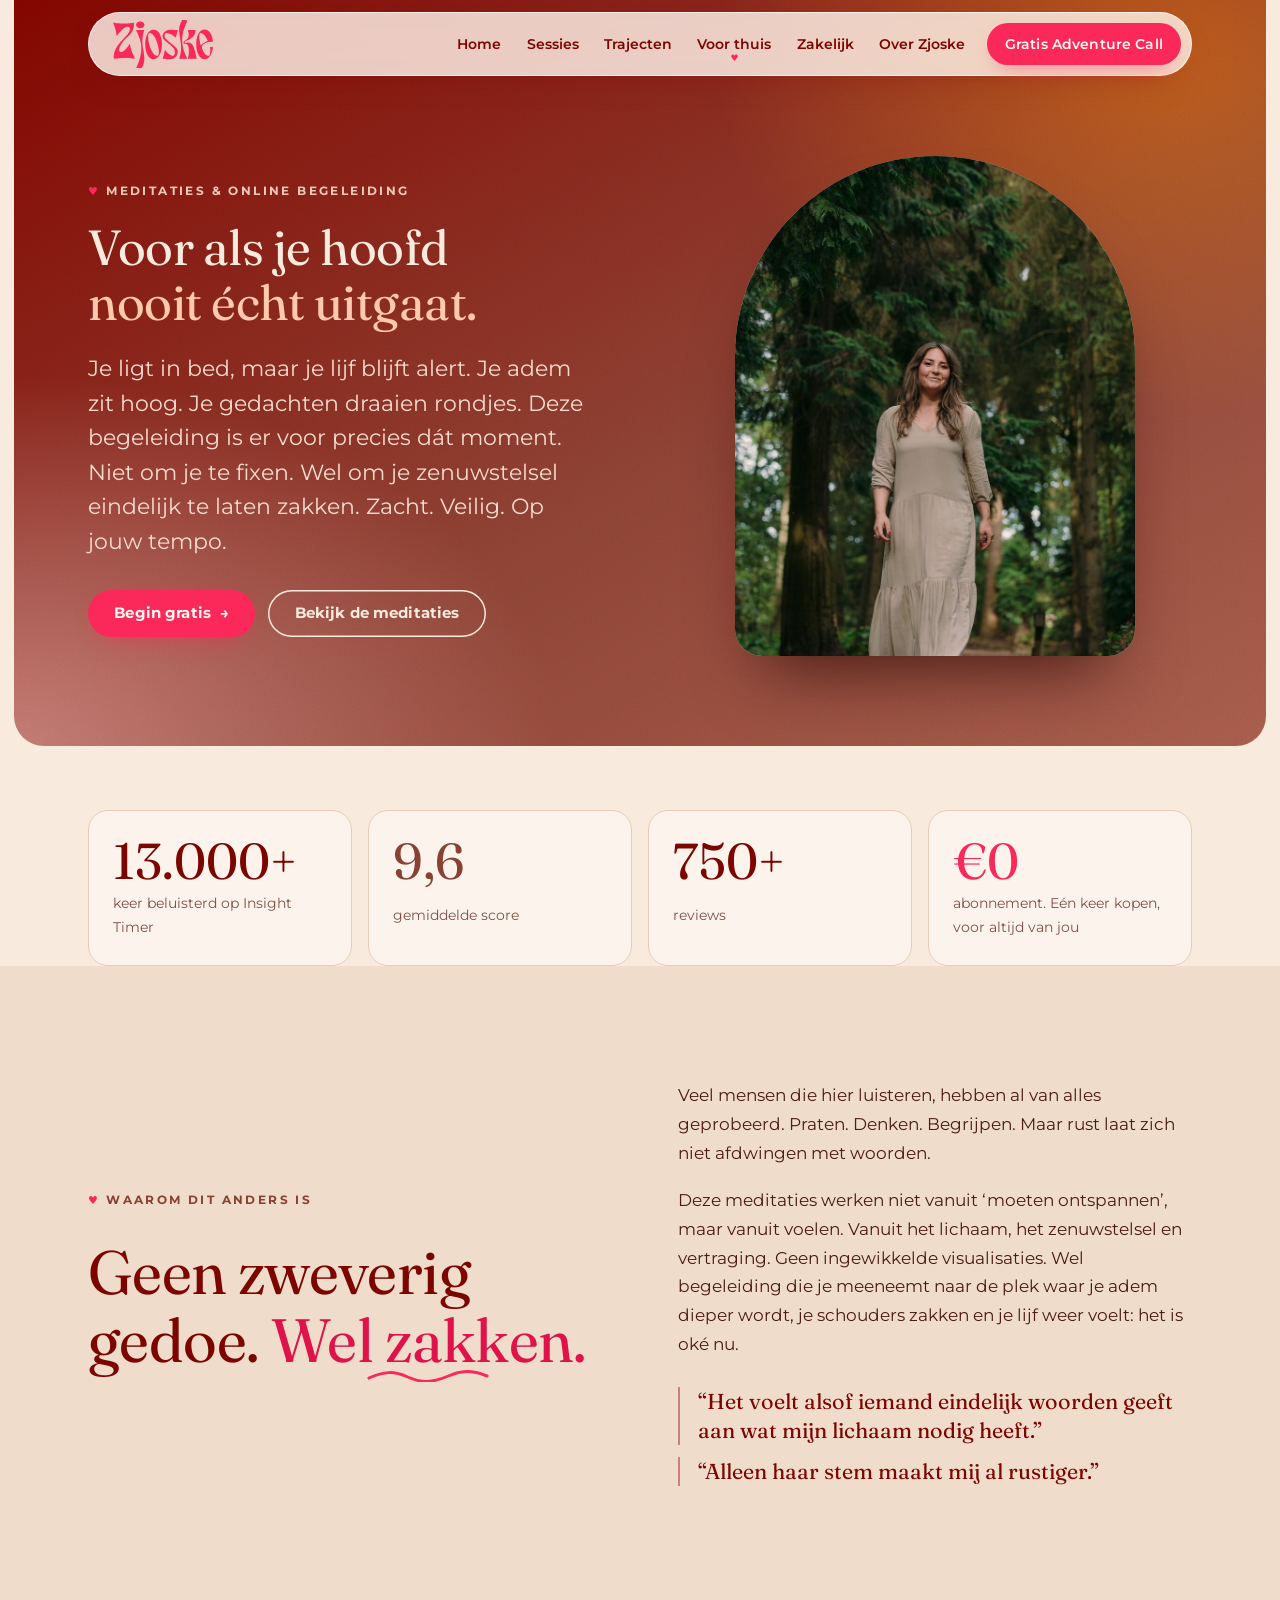
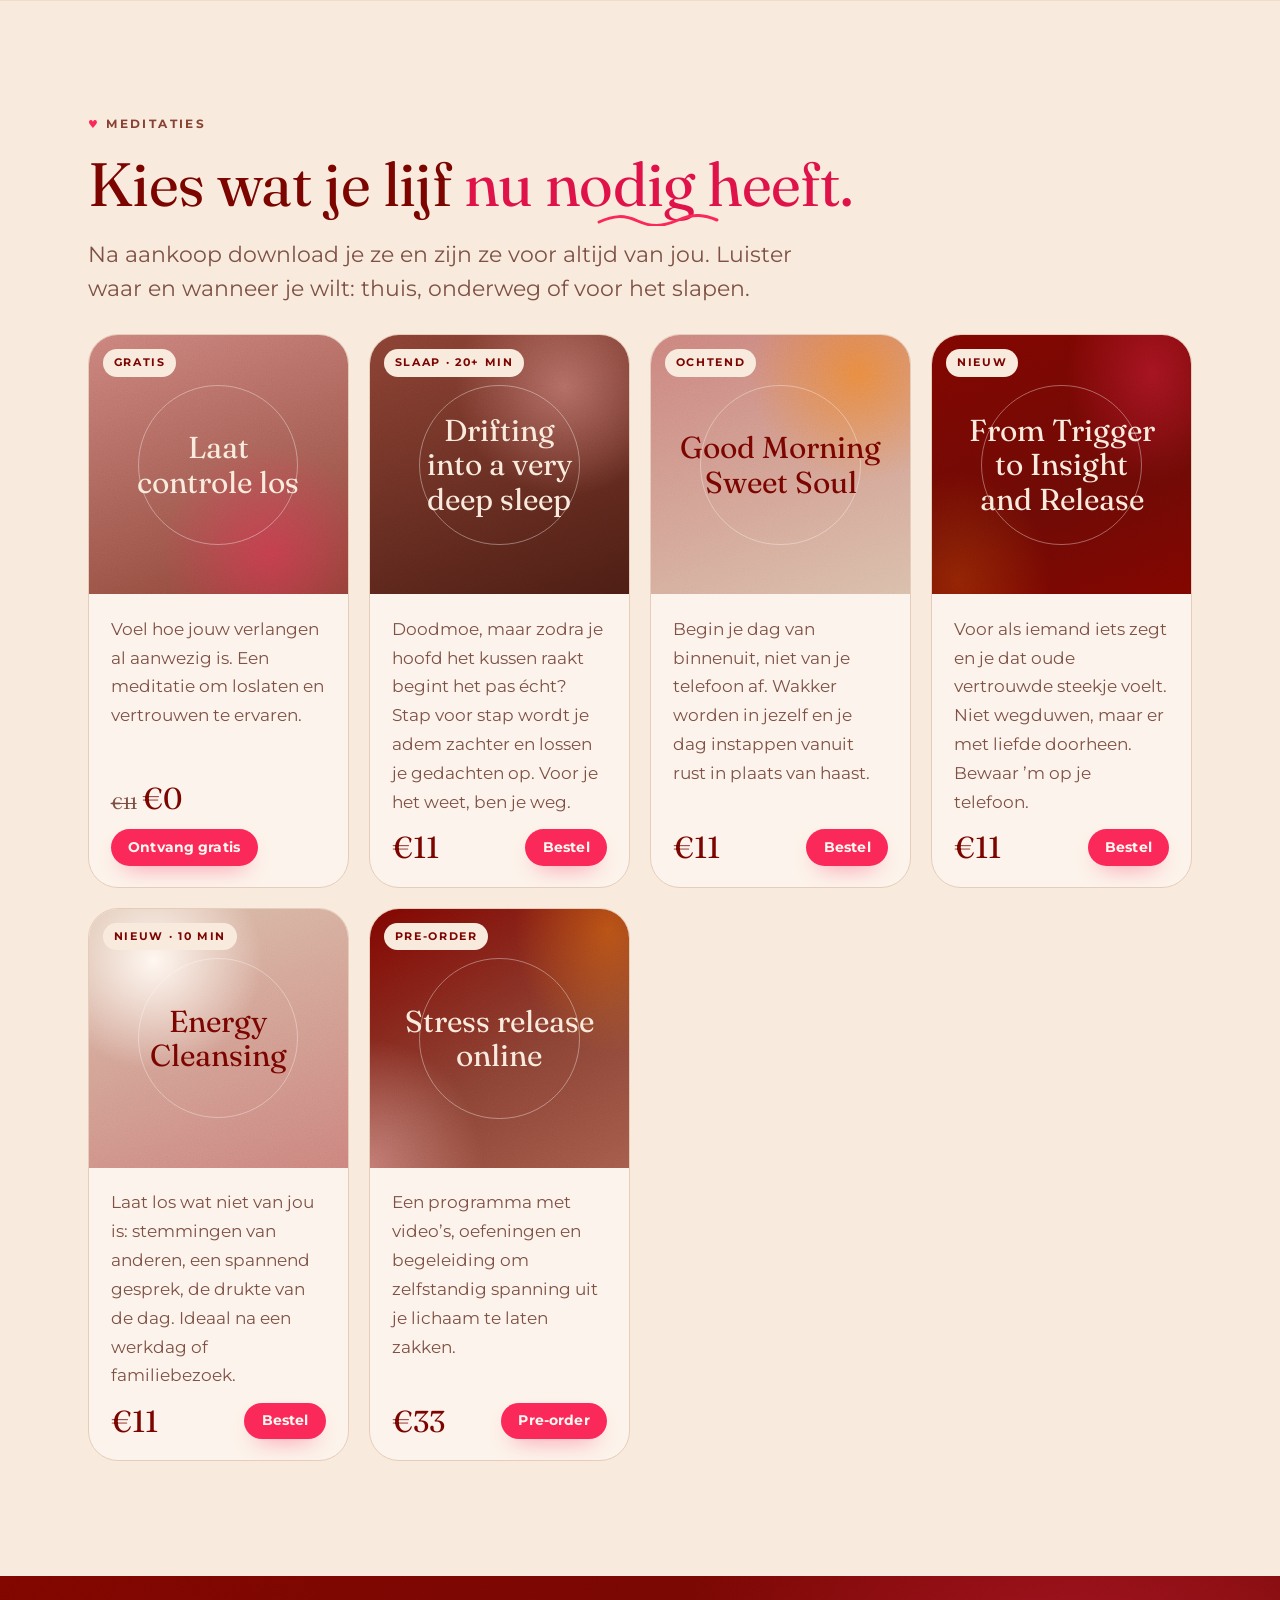
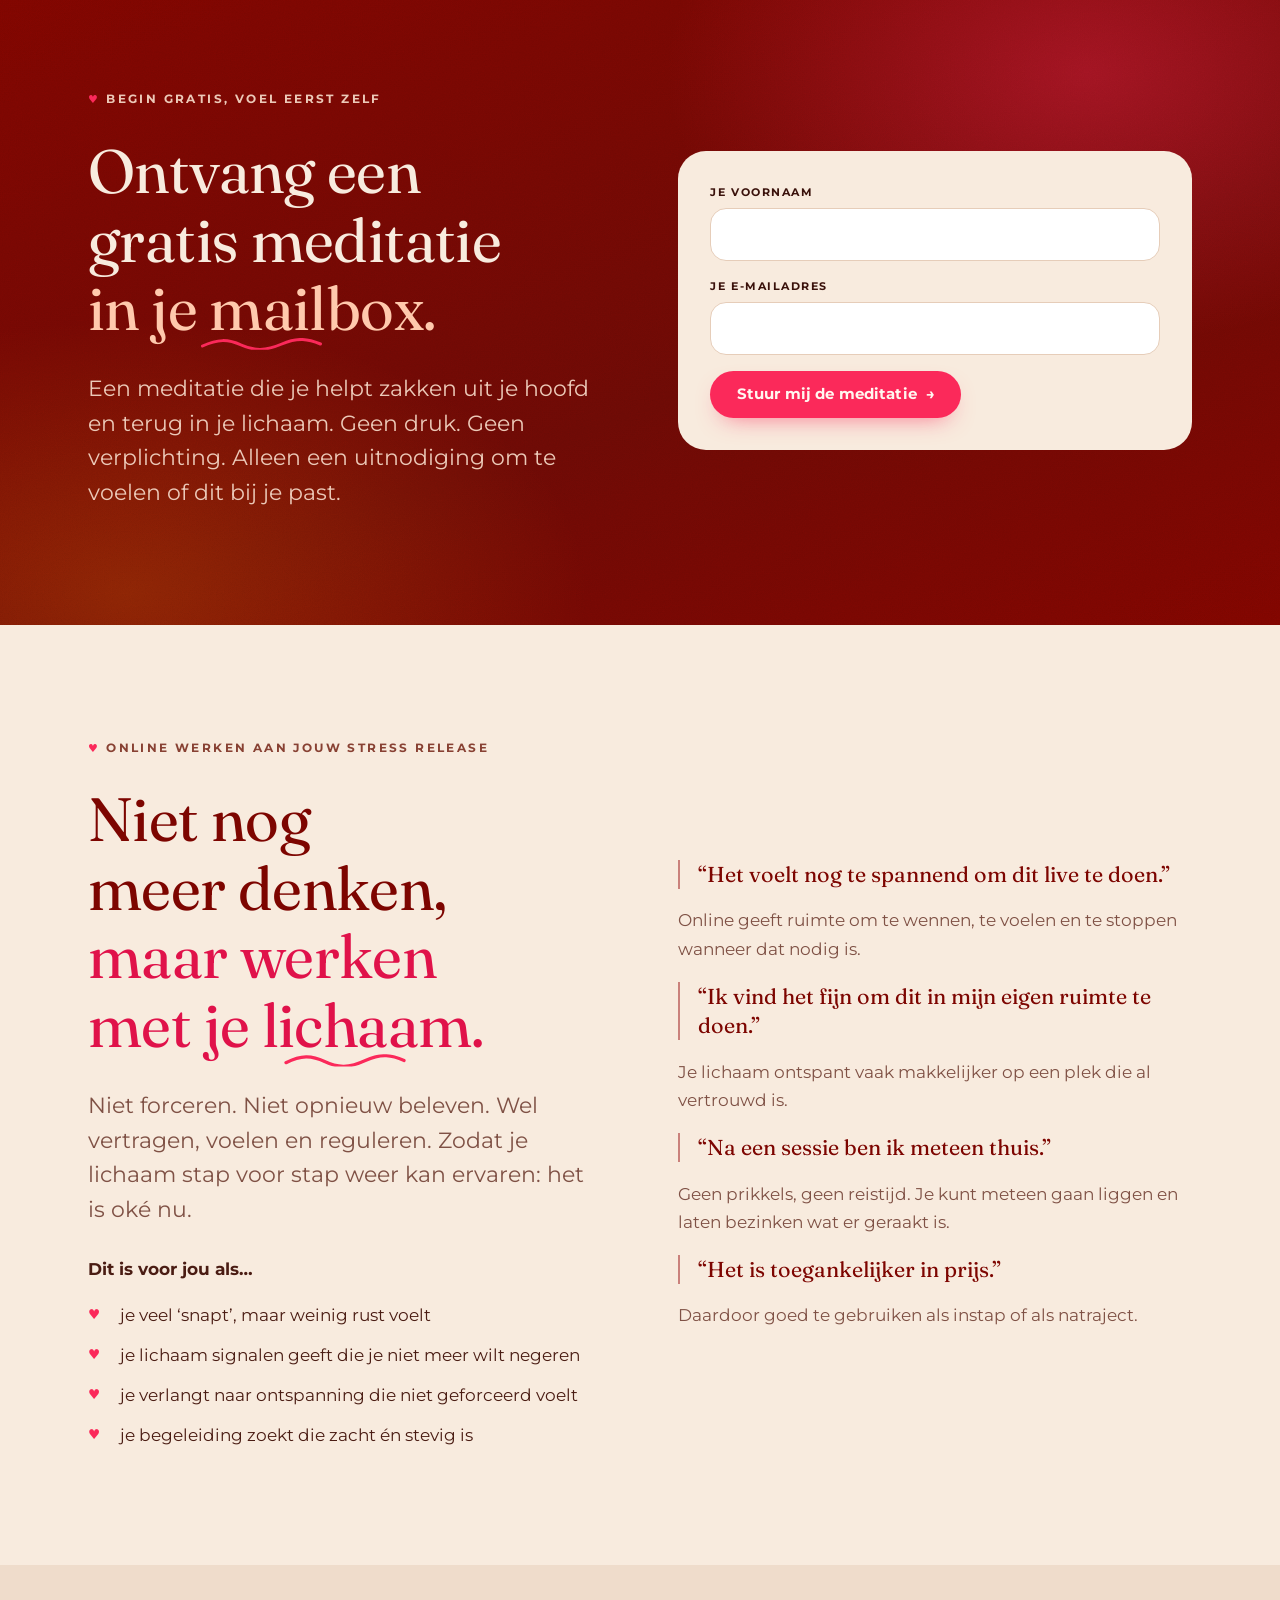
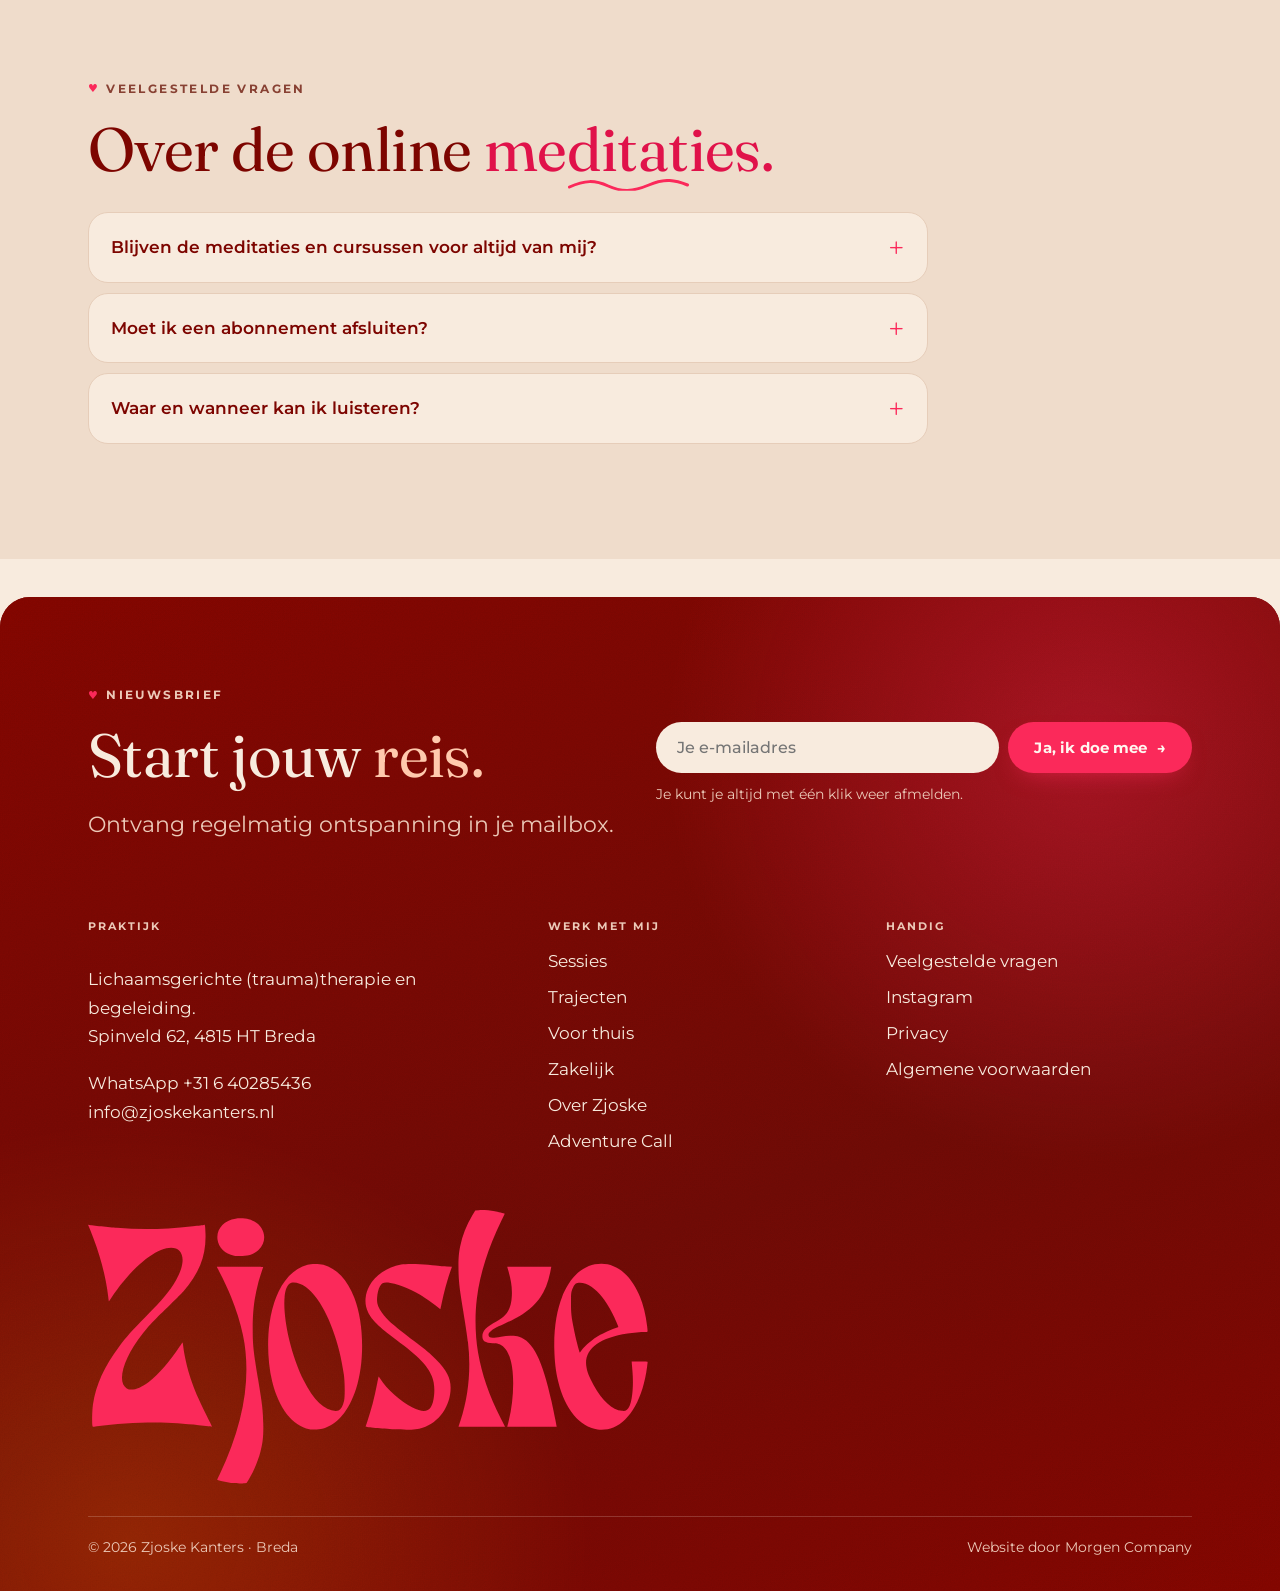
==== commit 9499c354: "Leesbaarheid: lichte tekst op donkere vlakken, dieper roze accent op licht - Praktisch-blok (Zakelij" ====
--- a/voor-thuis.html
+++ b/voor-thuis.html
@@ -31,7 +31,9 @@
         <div class="arch"><img src="img/bos-wandelen.jpg" alt="Zjoske wandelt rustig door een hoog bos" width="1600" height="1067" style="object-position:50% 50%"></div>
       </div>
     </div>
-    <div class="wrap" style="margin-top:clamp(40px,6vw,72px)">
+  </section>
+  <section class="section" style="padding-block:clamp(40px,5vw,64px) 0">
+    <div class="wrap">
       <div class="stats reveal">
         <div class="stat"><b data-count="13000" data-suffix="+">13.000+</b><span>keer beluisterd op Insight Timer</span></div>
         <div class="stat"><b data-count="9.6">9,6</b><span>gemiddelde score</span></div>
--- a/style.css
+++ b/style.css
@@ -39,6 +39,10 @@
   --text-soft: #7f5145;
   --on-dark: var(--offwhite);
   --on-dark-soft: #ecc9b8;
+  /* oude namen, zodat alles blijft werken */
+  --accent: #e0124a;
+  --deep-ink: var(--offwhite);
+  --deep-soft: var(--on-dark-soft);
 
   /* — Kleurvlakken: aarde als basis, accent als gloed — */
   --earth: radial-gradient(60% 80% at 92% 8%, rgba(252,129,3,.42) 0%, transparent 60%),
@@ -277,7 +281,7 @@
 .stat:hover { transform: translateY(-6px) rotate(-1deg); }
 .stat b { font: 400 clamp(2.2rem, 1.4rem + 2.2vw, 3.3rem)/1 var(--f-display); color: var(--bordeaux); font-variant-numeric: tabular-nums; }
 .stat:nth-child(2) b { color: var(--bruin); }
-.stat:nth-child(3) b { color: var(--poeder); }
+.stat:nth-child(3) b { color: var(--bordeaux); }
 .stat:nth-child(4) b { color: var(--roze); }
 .stat strong { font: 700 11px var(--f-body); letter-spacing: .16em; text-transform: uppercase; color: var(--bordeaux); margin-top: .4rem; }
 .stat span { font-size: var(--step--1); color: var(--text-soft); }
@@ -393,10 +397,10 @@
 @media (max-width: 860px) { .detail aside { position: static; } }
 .detail h3 { font-size: var(--step-3); }
 .detail h3 .muted { font-family: var(--f-body); font-size: .4em; letter-spacing: .12em; font-weight: 700; vertical-align: middle; }
-.detail h3 em { color: var(--roze); }
-.tag { display: inline-flex; align-self: start; justify-self: start; padding: .45em 1em; border-radius: 999px; background: var(--poeder); color: var(--offwhite); font-weight: 700; font-size: 10.5px; letter-spacing: .16em; text-transform: uppercase; }
+.detail h3 em { color: #e0124a; }
+.tag { display: inline-flex; align-self: start; justify-self: start; padding: .45em 1em; border-radius: 999px; background: var(--bordeaux); color: var(--offwhite); font-weight: 700; font-size: 10.5px; letter-spacing: .16em; text-transform: uppercase; }
 .tag--orange { background: var(--bruin); }
-.tag--pink { background: var(--bordeaux); }
+.tag--pink { background: var(--poeder); color: var(--bordeaux); }
 .tag--line { background: transparent; border: 1px solid var(--poeder); color: var(--bruin); }
 .facts { display: grid; grid-template-columns: auto 1fr; gap: .6rem 1.2rem; margin: 0; padding: 1.25rem 1.4rem; background: var(--card); border-radius: var(--radius-sm); border: 1px solid var(--line); }
 .facts dt { font-weight: 700; font-size: 10.5px; letter-spacing: .16em; text-transform: uppercase; color: var(--text-soft); padding-top: .4em; }
@@ -427,10 +431,10 @@
 .product .cover b { font: 400 var(--step-2)/1.15 var(--f-display); color: var(--offwhite); text-align: center; padding: 1.5rem; text-wrap: balance; }
 .cover--sleep { background: radial-gradient(70% 70% at 75% 20%, rgba(202,129,123,.7), transparent 60%), linear-gradient(160deg, #884133, #4a1c13); }
 .cover--morning { background: radial-gradient(70% 70% at 80% 15%, rgba(252,129,3,.55), transparent 60%), linear-gradient(160deg, #ca817b, #d9bda9); }
-.cover--morning b { color: var(--bordeaux); }
+.product .cover--morning b { color: var(--bordeaux); }
 .cover--trigger { background: var(--wine); }
 .cover--clean { background: radial-gradient(70% 70% at 25% 20%, #fff7f0, transparent 60%), linear-gradient(160deg, #d9bda9, #ca817b); }
-.cover--clean b { color: var(--bordeaux); }
+.product .cover--clean b { color: var(--bordeaux); }
 .cover--free { background: radial-gradient(70% 70% at 70% 85%, rgba(251,41,90,.45), transparent 60%), linear-gradient(160deg, #ca817b, #884133); }
 .cover--program { background: var(--earth); }
 .product .cover .tag { position: absolute; top: 14px; left: 14px; background: var(--offwhite); color: var(--bordeaux); }
@@ -556,3 +560,20 @@
   .stat b { font-size: 1.9rem; }
   .offer { max-width: 380px; margin-inline: auto; width: 100%; }
 }
+
+/* ---------- Leesbaarheid op donkere vlakken ----------
+   Alles wat binnen een donker (bordeaux/bruin) vlak staat, wordt licht. */
+.section--deep .facts, .page-hero .facts, .glow .facts { background: rgba(248,235,222,.08); border-color: rgba(248,235,222,.25); }
+.section--deep .facts dd, .page-hero .facts dd, .glow .facts dd { color: var(--offwhite); }
+.section--deep .facts dt, .page-hero .facts dt, .glow .facts dt { color: var(--on-dark-soft); }
+.section--deep .say li, .glow .say li { color: var(--offwhite); border-left-color: var(--oranje); }
+.section--deep .brings, .glow .brings { background: rgba(248,235,222,.08); color: var(--offwhite); }
+.section--deep .brings strong, .glow .brings strong { color: var(--offwhite); }
+.section--deep .timeline b { color: var(--offwhite); }
+.section--deep .chip { background: rgba(248,235,222,.1); border-color: rgba(248,235,222,.25); color: var(--offwhite); }
+.section--deep .textlink, .glow .textlink { color: var(--offwhite); }
+.section--deep figcaption { color: var(--on-dark-soft); }
+
+/* roze accentwoord op lichte achtergrond: een tikje dieper roze, zodat het goed leesbaar blijft */
+h1 em, h2 em, h3 em, .intro .big em { color: #e0124a; }
+.section--deep h2 em, .glow h2 em, .page-hero h1 em, .photo-hero h1 em, .site-footer h2 em, .hero-earth h1 em { color: #ffc9ad; }
